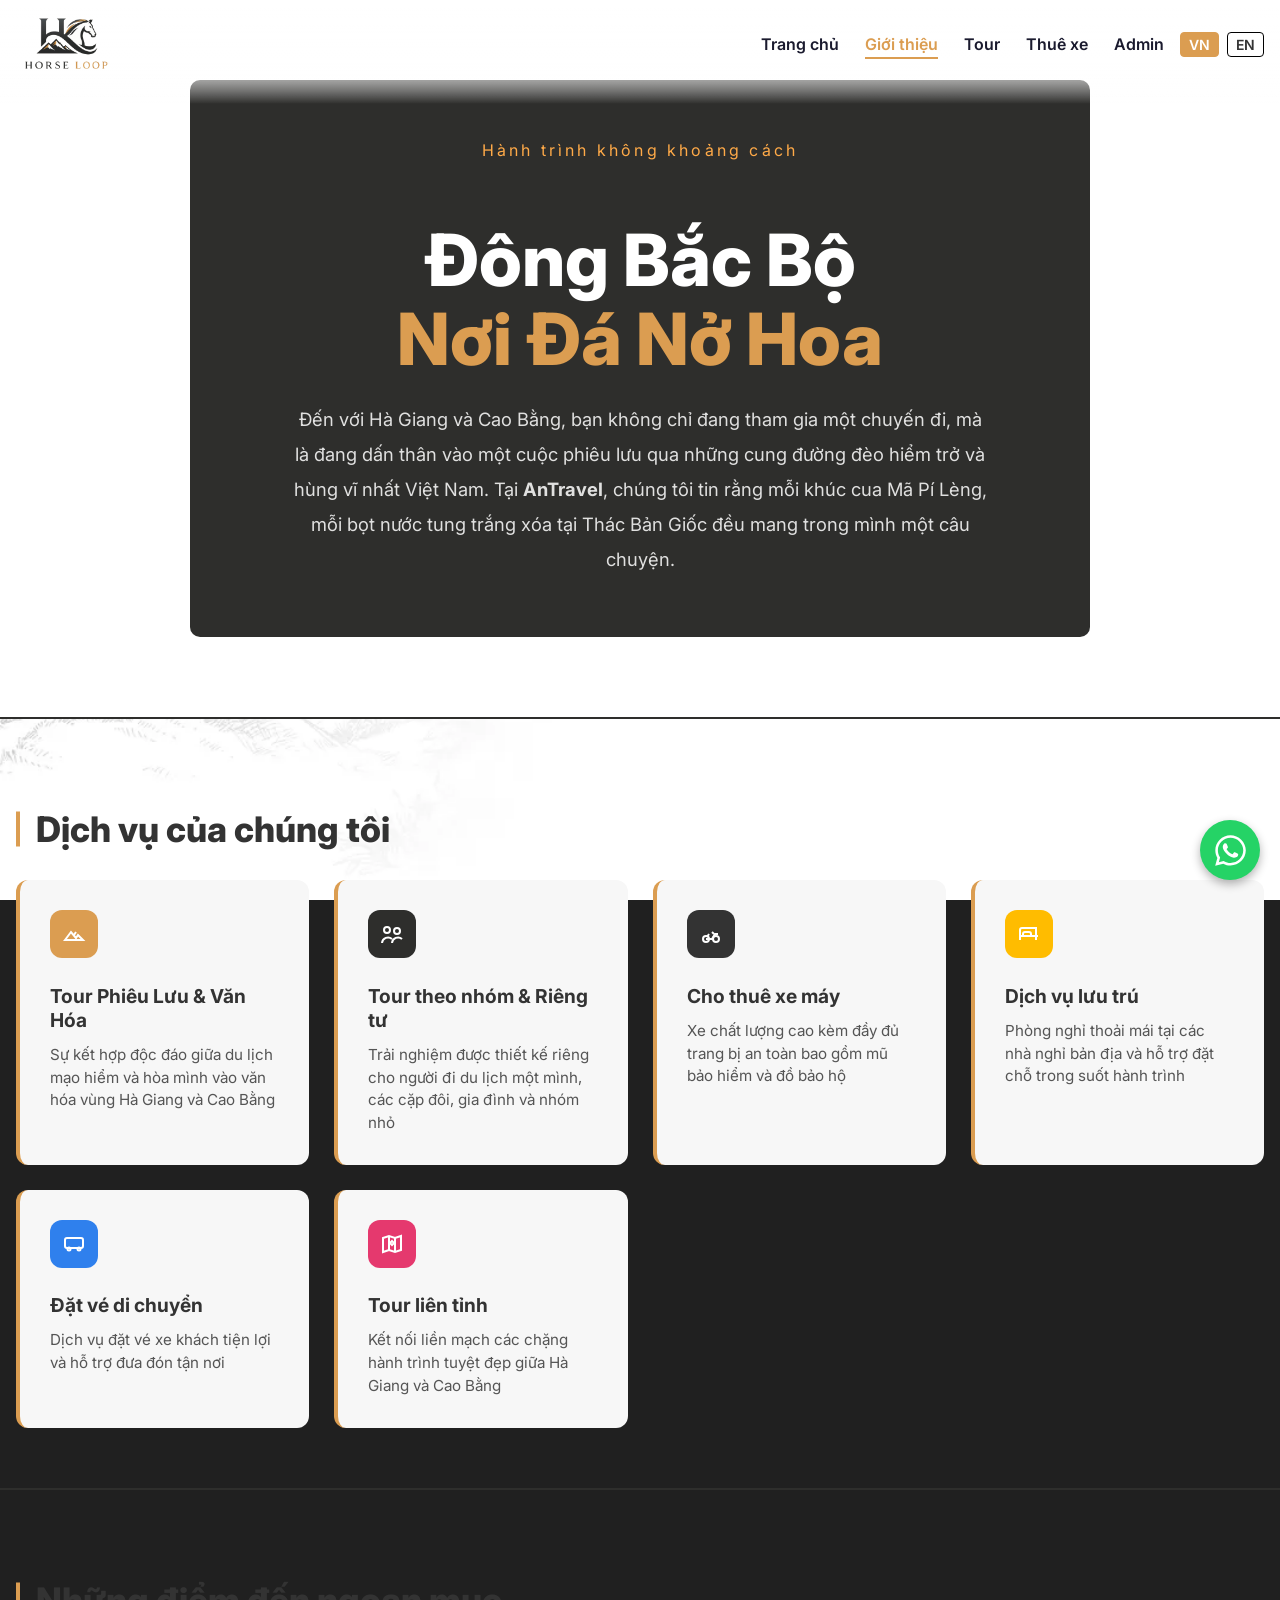
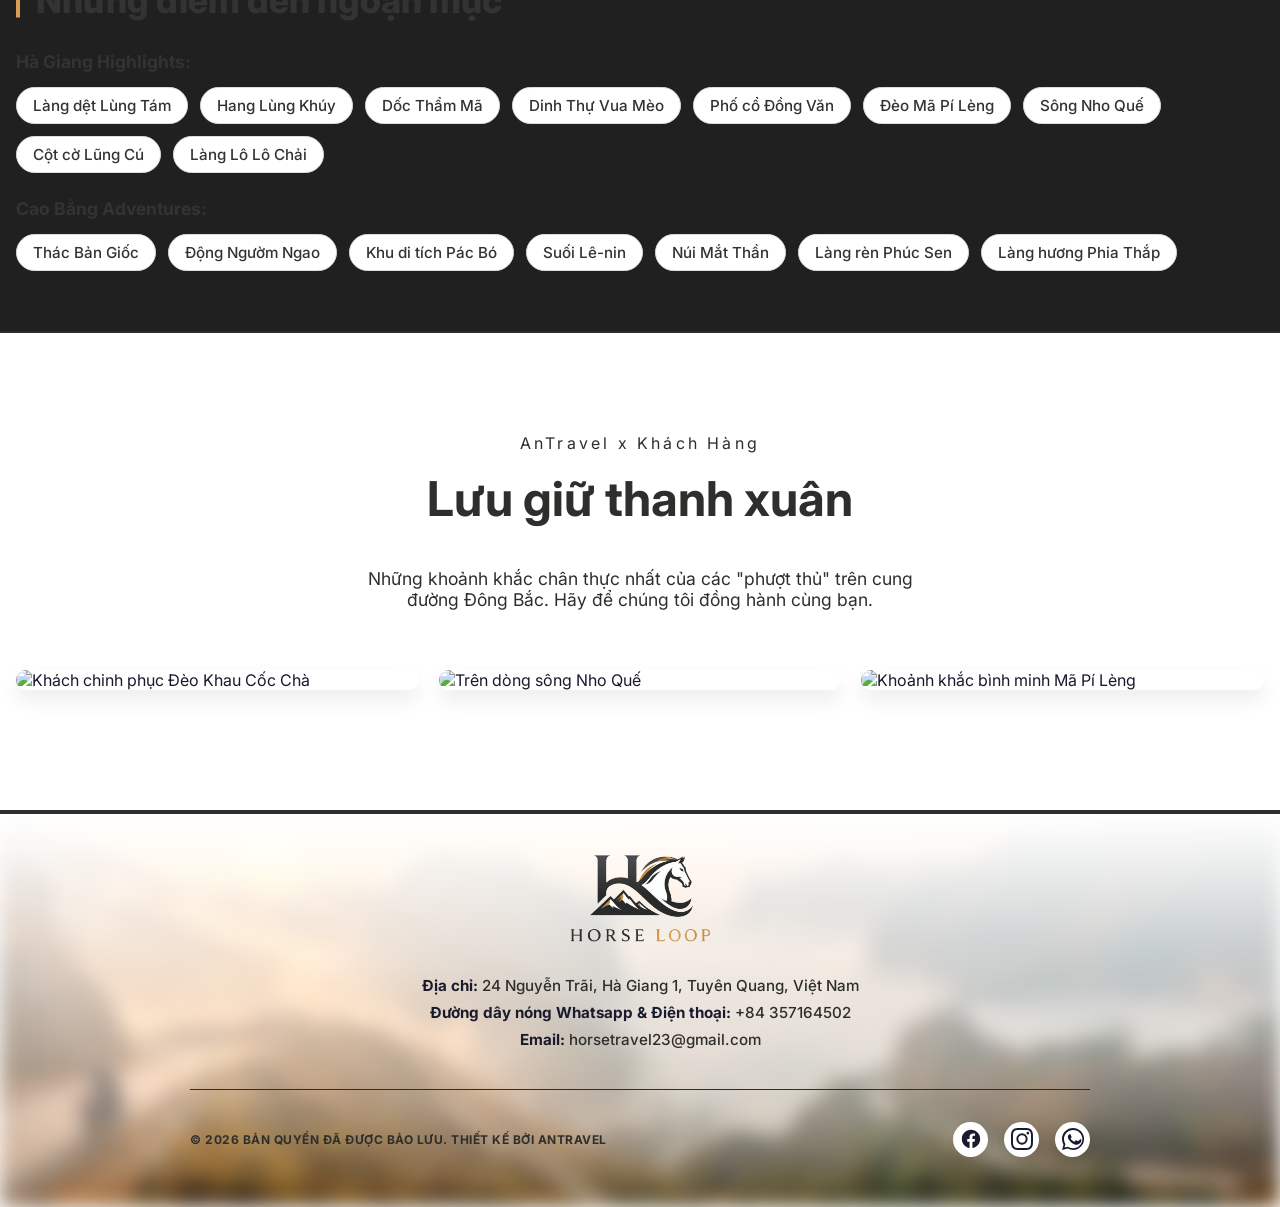
==== about.html @ c76dc146 "update màu all trang" ====
<!DOCTYPE html>
<html lang="vi">

<head>
  <meta charset="UTF-8" />
  <meta name="viewport" content="width=device-width, initial-scale=1.0" />
  <title>Giới thiệu | AnTravel</title>
  <link rel="icon" type="image/png" href="images/logoHL.png">
  <link rel="preconnect" href="https://fonts.googleapis.com" />
  <link rel="preconnect" href="https://fonts.gstatic.com" crossorigin />
  <link href="https://fonts.googleapis.com/css2?family=Inter:wght@400;500;600;700;800&display=swap" rel="stylesheet" />
  <link rel="stylesheet" href="css/style.css" />
  <script src="js/i18n.js"></script>
</head>

<body class="about-page">
  <header class="site-header">
    <div class="nav-wrap">
      <div class="wrap-logo">
        <a class="brand" href="index.html">
          <img src="/images/logoHL.png" alt="">
        </a>
      </div>

      <div class="lang-switcher">
        <a href="#" class="lang-btn" data-lang="vi">VN</a>
        <a href="#" class="lang-btn" data-lang="en">EN</a>
      </div>
      <button class="nav-toggle" id="navToggle" aria-label="Mở menu" aria-expanded="false" aria-controls="mainNav">
        <span></span><span></span><span></span>
      </button>
      <nav class="nav" id="mainNav">
        <a href="index.html" data-i18n="nav_home">Trang chủ</a>
        <a href="about.html" class="active" data-i18n="nav_about">Giới thiệu</a>
        <a href="tours.html" data-i18n="nav_tours">Tour</a>
        <a href="rental.html" data-i18n="nav_rental">Thuê xe</a>
        <a href="admin.html">Admin</a>
      </nav>
    </div>
  </header>

  <main>
    <section class="about-hero-section">
      <div class="about-hero-overlay"></div>

      <div class="container animate-up about-hero-container">
        <div class="about-hero-glass">
          <span class="about-eyebrow" data-i18n="about_hero_eyebrow">Hành trình không khoảng cách</span>
          <h1 class="about-h1" data-i18n="about_hero_h1">Đông Bắc Bộ<br /><span class="text-primary">Nơi Đá Nở Hoa</span>
          </h1>
          <p class="about-sapo" data-i18n="about_hero_sapo">
            Đến với Hà Giang và Cao Bằng, bạn không chỉ đang tham gia một chuyến đi, mà là đang dấn thân vào một cuộc
            phiêu lưu qua những cung đường đèo hiểm trở và hùng vĩ nhất Việt Nam.
            Tại <strong>AnTravel</strong>, chúng tôi tin rằng mỗi khúc cua Mã Pí Lèng, mỗi bọt nước tung trắng xóa tại
            Thác Bản Giốc đều mang trong mình một câu chuyện.
          </p>
        </div>
      </div>
    </section>


    <!-- Our Services Section -->
    <section class="about-services-section">
      <div class="container">
        <h2 class="about-section-title" data-i18n="about_svc_title">Dịch vụ của chúng tôi</h2>
        <div class="services-grid">
          <div class="service-item">
            <div class="service-icon icon-badge--primary" aria-hidden="true">
              <svg viewBox="0 0 24 24" fill="none" stroke="currentColor" stroke-width="2">
                <path d="M3 18l6-8 5 6 2-3 5 5H3z" />
                <path d="M12 13l2-3" />
              </svg>
            </div>
            <h4 data-i18n="about_svc_t1">Adventure &amp; Cultural Tours</h4>
            <p data-i18n="about_svc_d1">Sự kết hợp độc đáo giữa du lịch mạo hiểm và hòa mình vào văn hóa vùng Hà Giang
              và Cao Bằng</p>
          </div>
          <div class="service-item">
            <div class="service-icon icon-badge--secondary" aria-hidden="true">
              <svg viewBox="0 0 24 24" fill="none" stroke="currentColor" stroke-width="2">
                <path d="M7 11a3 3 0 1 0-3-3 3 3 0 0 0 3 3z" />
                <path d="M17 12a3 3 0 1 0-3-3 3 3 0 0 0 3 3z" />
                <path d="M2 21a6 6 0 0 1 10-4" />
                <path d="M12 21a6 6 0 0 1 10-4" />
              </svg>
            </div>
            <h4 data-i18n="about_svc_t2">Tour theo nhóm &amp; Riêng tư</h4>
            <p data-i18n="about_svc_d2">Trải nghiệm được thiết kế riêng cho người đi du lịch một mình, các cặp đôi, gia
              đình và nhóm nhỏ</p>
          </div>
          <div class="service-item">
            <div class="service-icon icon-badge--ink" aria-hidden="true">
              <svg viewBox="0 0 24 24" fill="none" stroke="currentColor" stroke-width="2">
                <circle cx="7" cy="17" r="3" />
                <circle cx="17" cy="17" r="3" />
                <path d="M7 17h6l3-5h3" />
                <path d="M10 12l-2 3" />
                <path d="M13 10l2 2" />
              </svg>
            </div>
            <h4 data-i18n="about_svc_t3">Cho thuê xe máy</h4>
            <p data-i18n="about_svc_d3">Xe chất lượng cao kèm đầy đủ trang bị an toàn bao gồm mũ bảo hiểm và đồ bảo hộ
            </p>
          </div>
          <div class="service-item">
            <div class="service-icon icon-badge--sun" aria-hidden="true">
              <svg viewBox="0 0 24 24" fill="none" stroke="currentColor" stroke-width="2">
                <path d="M3 18V8a2 2 0 0 1 2-2h14v12" />
                <path d="M3 14h18" />
                <path d="M6 14v-2a2 2 0 0 1 2-2h4a2 2 0 0 1 2 2v2" />
              </svg>
            </div>
            <h4 data-i18n="about_svc_t4">Dịch vụ lưu trú</h4>
            <p data-i18n="about_svc_d4">Phòng nghỉ thoải mái tại các nhà nghỉ bản địa và hỗ trợ đặt chỗ trong suốt hành
              trình</p>
          </div>
          <div class="service-item">
            <div class="service-icon icon-badge--sea" aria-hidden="true">
              <svg viewBox="0 0 24 24" fill="none" stroke="currentColor" stroke-width="2">
                <rect x="3" y="6" width="18" height="10" rx="2" />
                <circle cx="7" cy="17" r="1.5" />
                <circle cx="17" cy="17" r="1.5" />
              </svg>
            </div>
            <h4 data-i18n="about_svc_t5">Đặt vé di chuyển</h4>
            <p data-i18n="about_svc_d5">Dịch vụ đặt vé xe khách tiện lợi và hỗ trợ đưa đón tận nơi</p>
          </div>
          <div class="service-item">
            <div class="service-icon icon-badge--pink" aria-hidden="true">
              <svg viewBox="0 0 24 24" fill="none" stroke="currentColor" stroke-width="2">
                <path d="M3 6l6-2 6 2 6-2v14l-6 2-6-2-6 2z" />
                <path d="M9 4v14M15 6v14" />
                <path d="M12 9l2 2-2 2-2-2 2-2z" />
              </svg>
            </div>
            <h4 data-i18n="about_svc_t6">Tour liên tỉnh</h4>
            <p data-i18n="about_svc_d6">Kết nối liền mạch các chặng hành trình tuyệt đẹp giữa Hà Giang và Cao Bằng</p>
          </div>
        </div>
      </div>
    </section>

    <!-- Spectacular Destinations Section -->
    <section class="about-destinations-section">
      <div class="container">
        <h2 class="about-section-title" data-i18n="about_dest_title">Những điểm đến ngoạn mục</h2>
        <div class="destinations-container">
          <p><strong data-i18n="about_dest_hg">Hà Giang Highlights:</strong></p>
          <div class="destinations-grid">
            <span class="destination-tag" data-i18n="dest_hg_1">Làng dệt Lùng Tám</span>
            <span class="destination-tag" data-i18n="dest_hg_2">Hang Lùng Khúy</span>
            <span class="destination-tag" data-i18n="dest_hg_3">Dốc Thẩm Mã</span>
            <span class="destination-tag" data-i18n="dest_hg_4">Dinh Thự Vua Mèo</span>
            <span class="destination-tag" data-i18n="dest_hg_5">Phố cổ Đồng Văn</span>
            <span class="destination-tag" data-i18n="dest_hg_6">Đèo Mã Pí Lèng</span>
            <span class="destination-tag" data-i18n="dest_hg_7">Sông Nho Quế</span>
            <span class="destination-tag" data-i18n="dest_hg_8">Cột cờ Lũng Cú</span>
            <span class="destination-tag" data-i18n="dest_hg_9">Làng Lô Lô Chải</span>
          </div>

          <p style="margin-top: 25px;"><strong data-i18n="about_dest_cb">Cao Bằng Adventures:</strong></p>
          <div class="destinations-grid">
            <span class="destination-tag" data-i18n="dest_cb_1">Thác Bản Giốc</span>
            <span class="destination-tag" data-i18n="dest_cb_2">Động Ngườm Ngao</span>
            <span class="destination-tag" data-i18n="dest_cb_3">Khu di tích Pác Bó</span>
            <span class="destination-tag" data-i18n="dest_cb_4">Suối Lê-nin</span>
            <span class="destination-tag" data-i18n="dest_cb_5">Núi Mắt Thần</span>
            <span class="destination-tag" data-i18n="dest_cb_6">Làng rèn Phúc Sen</span>
            <span class="destination-tag" data-i18n="dest_cb_7">Làng hương Phia Thắp</span>
          </div>
        </div>
      </div>
    </section>


    <section class="about-gallery-section">
      <div class="container">
        <div class="about-gallery-heading animate-up">
          <span class="about-eyebrow text-secondary" data-i18n="sec_gallery_eyebrow">AnTravel x Khách Hàng</span>
          <h2 class="about-h2" data-i18n="sec_gallery_title">Lưu giữ thanh xuân</h2>
          <p class="about-gallery-desc" data-i18n="sec_gallery_desc">Những khoảnh khắc chân thực nhất của các "phượt
            thủ" trên cung đường Đông Bắc. Hãy để chúng tôi đồng hành cùng bạn.</p>
        </div>
        <div class="masonry-gallery animate-up delay-200" id="customerGallery">
          <!-- Render dynamically via JS -->
        </div>
      </div>
    </section>
  </main>

  <footer class="site-footer">
    <div class="container lt-footer-inner">
      <div class="lt-footer-brand">
        <a class="brand" href="index.html">
          <img src="/images/logoHL.png" alt="">
        </a>
      </div>

      <div class="lt-footer-contact">
        <p><strong data-i18n="ft_address_label">Địa chỉ:</strong>
          <a data-i18n="ft_address_val" href="https://maps.app.goo.gl/bo4vM8nmn2VXXHdm8?g_st=ic" target="_blank">
            24 Nguyễn Trãi, Hà Giang 1, Tuyên Quang, Việt Nam
          </a>
        </p>
        <p><strong data-i18n="ft_hotline_label">Đường dây nóng Whatsapp & Điện thoại:</strong>
          <a data-i18n="ft_hotline_val" href="https://wa.me/84357164502" target="_blank">
            +84 357164502
          </a>
        </p>
        <p><strong data-i18n="ft_email_label">Email:</strong> <span
            data-i18n="ft_email_val">horsetravel23@gmail.com</span>
        </p>
      </div>

      <div class="lt-footer-divider"></div>

      <div class="lt-footer-bottom">
        <div class="lt-footer-copyright" data-i18n="ft_copyright">
          © 2026 Bản quyền đã được bảo lưu. Thiết kế bởi AnTravel
        </div>
        <div class="lt-footer-social">
          <a href="https://www.facebook.com/people/Horse-Travel/100064050012773/" target="_blank" class="social-fb"
            aria-label="Facebook">
            <svg viewBox="0 0 24 24" fill="currentColor">
              <path
                d="M22 12c0-5.523-4.477-10-10-10S2 6.477 2 12c0 4.991 3.657 9.128 8.438 9.878v-6.987h-2.54V12h2.54V9.797c0-2.506 1.492-3.89 3.777-3.89 1.094 0 2.238.195 2.238.195v2.46h-1.26c-1.243 0-1.63.771-1.63 1.562V12h2.773l-.443 2.89h-2.33v6.988C18.343 21.128 22 16.991 22 12z" />
            </svg>
          </a>
          <a href="https://www.instagram.com/horsetravelhagiangtour" target="_blank" class="social-ig"
            aria-label="Instagram">
            <svg viewBox="0 0 24 24" fill="currentColor">
              <path
                d="M12 2.163c3.204 0 3.584.012 4.85.07 3.252.148 4.771 1.691 4.919 4.919.058 1.265.069 1.645.069 4.849 0 3.205-.012 3.584-.069 4.849-.149 3.225-1.664 4.771-4.919 4.919-1.266.058-1.644.07-4.85.07-3.204 0-3.584-.012-4.849-.07-3.26-.149-4.771-1.699-4.919-4.92-.058-1.265-.07-1.644-.07-4.849 0-3.204.013-3.583.07-4.849.149-3.227 1.664-4.771 4.919-4.919 1.266-.057 1.645-.069 4.849-.069zM12 0C8.741 0 8.333.014 7.053.072 2.695.272.273 2.69.073 7.052.014 8.333 0 8.741 0 12c0 3.259.014 3.668.072 4.948.2 4.358 2.618 6.78 6.98 6.98C8.333 23.986 8.741 24 12 24c3.259 0 3.668-.014 4.948-.072 4.354-.2 6.782-2.618 6.979-6.98.059-1.28.073-1.689.073-4.948 0-3.259-.014-3.667-.072-4.947-.196-4.354-2.617-6.78-6.979-6.98C15.668.014 15.259 0 12 0zm0 5.838a6.162 6.162 0 100 12.324 6.162 6.162 0 000-12.324zM12 16a4 4 0 110-8 4 4 0 010 8zm6.406-11.845a1.44 1.44 0 100 2.881 1.44 1.44 0 000-2.881z" />
            </svg>
          </a>
          <a href="https://wa.me/84357164502" target="_blank" class="social-wa" aria-label="WhatsApp">
            <svg viewBox="0 0 24 24" fill="currentColor">
              <path
                d="M12.031 0C5.385 0 0 5.385 0 12.03c0 2.12.553 4.195 1.603 6.012L.152 24l6.108-1.603A11.968 11.968 0 0012.03 24c6.646 0 12.03-5.385 12.03-12.03C24.06 5.385 18.677 0 12.031 0zm0 22.01c-1.802 0-3.565-.483-5.111-1.398l-.366-.217-3.799.997.997-3.798-.217-.367c-.915-1.545-1.398-3.308-1.398-5.11 0-5.545 4.51-10.056 10.055-10.056 5.545 0 10.056 4.511 10.056 10.056s-4.511 10.056-10.056 10.056zm5.518-7.53c-.302-.152-1.787-.882-2.064-.984-.277-.101-.478-.152-.68.152-.201.302-.78 1.008-.957 1.21-.177.202-.353.227-.655.076-1.517-.76-2.656-1.424-3.666-3.136-.202-.303.025-.453.153-.603.125-.152.302-.353.453-.53.15-.176.2-.302.302-.504.101-.202.05-.378-.025-.53-.075-.151-.68-1.637-.932-2.242-.246-.59-.496-.51-.68-.52h-.58c-.201 0-.528.076-.805.378-.277.302-1.057 1.033-1.057 2.52s1.082 2.923 1.233 3.125c.15.201 2.128 3.25 5.158 4.557 2.062.89 2.825.962 3.864.812 1.155-.167 3.546-1.448 4.04-2.858.494-1.41.494-2.62.344-2.858-.15-.238-.554-.378-.856-.53z" />
            </svg>
          </a>
        </div>
      </div>
    </div>
  </footer>

  <script src="https://www.gstatic.com/firebasejs/10.12.2/firebase-app-compat.js"></script>
  <script src="https://www.gstatic.com/firebasejs/10.12.2/firebase-firestore-compat.js"></script>
  <script src="https://www.gstatic.com/firebasejs/10.12.2/firebase-auth-compat.js"></script>
  <script src="https://www.gstatic.com/firebasejs/10.12.2/firebase-storage-compat.js"></script>
  <script src="js/firebase-init.js"></script>
  <script src="js/app.js"></script>
  <script src="js/client.js"></script>
</body>

</html>
---- css/style.css ----
:root {
  --secondary: #2E2E2C;
  --primary: #DB9D51;
  --cream: #F9FAC7;
  --bg: #f5f1e6;
  --text: #173126;
  --muted: #647067;
  --card: #ffffff;
  --shadow: 0 20px 50px rgba(46, 46, 44, .12);
  --radius: 24px;
}

* {
  box-sizing: border-box
}

html {
  scroll-behavior: smooth
}

body {
  margin: 0;
  font-family: 'Inter', system-ui, sans-serif;
  background: linear-gradient(180deg, #fff 0%, var(--bg) 100%);
  color: var(--text)
}

a {
  text-decoration: none;
  color: inherit
}

img,
video {
  max-width: 100%;
  display: block
}

.container {
  width: min(1340px, calc(100% - 32px));
  margin: auto
}

.sticky-side {
  height: max-content;
  position: sticky;
  top: 100px;
}

.site-header {
  position: fixed;
  width: 100%;
  left: 0;
  top: 0;
  z-index: 20;
  background: linear-gradient(180deg, #ffffff 0%, rgba(255, 255, 255, 0) 100%), linear-gradient(180deg, #ffffff 7.5%, rgba(255, 255, 255, 0.66) 65%, rgba(255, 255, 255, 0) 100%);
}

.eyetitle {
  font-size: 3em;
}

.nav-wrap {
  display: flex;
  align-items: center;
  padding: 14px 16px 30px 16px;
  gap: 16px
}

.wrap-logo {
  flex: 1;
}

.brand {
  display: flex;
  gap: 12px;
  align-items: center;
  width: 100px;
  height: 60px;
}

.brand-mark {
  width: 42px;
  height: 42px;
  border-radius: 20px;
  background: var(--secondary);
  color: #fff;
  display: grid;
  place-items: center;
  font-weight: 800;
  animation: livePulse 2s infinite ease-in-out;
}

@keyframes livePulse {
  0% {
    box-shadow: 0 0 0 0 rgba(46, 46, 44, 0.4);
  }

  70% {
    box-shadow: 0 0 0 10px rgba(46, 46, 44, 0);
  }

  100% {
    box-shadow: 0 0 0 0 rgba(46, 46, 44, 0);
  }
}

.brand small {
  display: block;
  color: var(--muted)
}

.nav {
  display: flex;
  gap: 26px;
  flex-wrap: wrap;
  align-items: center
}

.nav a {
  position: relative;
  border-radius: 999px;
  font-weight: 600;
  transition: all 0.5s ease;
}

.nav a.active,
.nav a:hover {
  color: var(--primary);
}

.nav a:before {
  content: "";
  position: absolute;
  bottom: -5px;
  left: 0;
  width: 0;
  height: 2px;
  background-color: var(--primary);
  opacity: 0;
  transition: all 0.3s ease;
}

.nav a.active:before,
.nav a:hover:before {
  opacity: 1;
  width: 100%;
}

.nav-toggle {
  display: none;
  width: 44px;
  height: 44px;
  border: 1px solid rgba(46, 46, 44, .12);
  border-radius: 14px;
  background: #fff;
  align-items: center;
  justify-content: center;
  gap: 4px;
  flex-direction: column;
  cursor: pointer
}

.nav-toggle span {
  width: 18px;
  height: 2px;
  background: var(--secondary);
  border-radius: 2px
}

.hero {
  position: relative;
  min-height: 86vh;
  display: grid;
  place-items: center;
  overflow: hidden
}

.hero-video video,
.hero-video .hero-overlay {
  position: absolute;
  inset: 0;
  width: 100%;
  height: 100%
}

.hero-video video {
  object-fit: cover;
  filter: saturate(.95) contrast(.95)
}

.hero-overlay {
  background: linear-gradient(180deg, rgba(46, 46, 44, .30), rgba(46, 46, 44, .78))
}

.hero-content {
  position: relative;
  z-index: 1;
  display: grid;
  grid-template-columns: 1.15fr .85fr;
  gap: 28px;
  align-items: center;
  padding: 72px 0
}

.hero-copy {
  color: #fff
}

.eyebrow {
  display: inline-block;
  text-transform: uppercase;
  letter-spacing: .14em;
  font-size: .78rem;
  font-weight: 700;
  color: var(--primary);
}

.hero h1,
.section h2 {
  margin: .35rem 0 1rem;
  line-height: 1.05
}

.hero h1 {
  font-size: clamp(2.4rem, 5vw, 5rem);
  max-width: 10ch
}

.hero p {
  font-size: 1.05rem;
  max-width: 52ch;
  color: #000;
}

.hero-copy .text-sapo {
  color: #fff;
}

.hero-actions {
  display: flex;
  gap: 12px;
  flex-wrap: wrap;
  margin-top: 24px
}

.glass,
.card,
.panel,
.sidebar,
.admin-card {
  background: rgba(255, 255, 255, .84);
  backdrop-filter: blur(12px);
  border: 1px solid rgba(255, 255, 255, .45);
  box-shadow: var(--shadow);
  border-radius: var(--radius)
}

.search-card {
  padding: 24px
}

.search-card h2 {
  margin-top: 0
}

.search-grid {
  display: grid;
  gap: 12px
}

#priceRange {
  width: 100%;
  height: 0px;
  padding: 0px;
}

.search-grid select,
.search-grid button,
.search-grid input,
.search-grid textarea {
  width: auto;
  padding: 14px 16px;
  border-radius: 16px;
  border: 1px solid rgba(46, 46, 44, .14);
  font: inherit;
  background: #fff;
}

.btn {
  display: inline-flex;
  align-items: center;
  justify-content: center;
  gap: 8px;
  border: none;
  border-radius: 16px;
  padding: 14px 18px;
  font-weight: 700;
  cursor: pointer;
  transition: transform .25s ease, filter .25s ease
}

.btn:hover {
  transform: translateY(-1px)
}

.btn-primary {
  background: var(--primary) !important;
  color: #fff;
}

.btn-ghost {
  background: rgba(255, 255, 255, .12);
  color: #fff;
  border: 1px solid rgba(255, 255, 255, .24)
}

.section {
  padding: 80px 0
}

.alt-bg {
  background: linear-gradient(180deg, rgba(46, 46, 44, .05), transparent)
}

.section-heading {
  display: flex;
  flex-direction: column;
  align-items: center;
  justify-content: center;
  gap: 16px;
  margin-bottom: 24px
}

.section-heading h2 {
  font-size: clamp(1.8rem, 3vw, 3rem)
}

.cards-grid {
  display: grid;
  grid-template-columns: repeat(auto-fit, minmax(260px, 1fr));
  gap: 20px
}

/* Clean Smooth Swiper Slider for Bikes */
.bike-swiper {
  width: 100%;
  padding-top: 16px;
  padding-bottom: 60px;
}

.bike-swiper .swiper-slide {
  width: 320px;
  height: auto;
  /* Allow the card itself to handle hover effects */
}

.bike-swiper .swiper-button-next,
.bike-swiper .swiper-button-prev {
  color: var(--secondary);
  background: #fff;
  width: 48px;
  height: 48px;
  border-radius: 50%;
  box-shadow: 0 4px 15px rgba(0, 0, 0, 0.1);
  top: 45%;
}

.bike-swiper .swiper-button-next:after,
.bike-swiper .swiper-button-prev:after {
  font-size: 1.2rem;
  font-weight: 800;
}

.bike-swiper .swiper-button-disabled {
  opacity: 0;
}

.bike-swiper .swiper-pagination-bullet-active {
  background: var(--secondary);
}

@media (max-width: 600px) {
  .bike-swiper .swiper-slide {
    width: 85%;
  }
}

/* Premium Swiper Slider */
.tour-swiper,
.province-swiper {
  width: 100%;
  padding-top: 16px;
  padding-bottom: 60px;
}

.tour-swiper .swiper-slide,
.province-swiper .swiper-slide {
  width: 360px;
}

.swiper-button-next,
.swiper-button-prev {
  color: var(--primary) !important;
  background: rgba(255, 255, 255, 0.85);
  width: 52px !important;
  height: 52px !important;
  border-radius: 50%;
  backdrop-filter: blur(8px);
  box-shadow: var(--shadow);
}

.swiper-button-next::after,
.swiper-button-prev::after {
  font-size: 20px !important;
  font-weight: 800;
}

.swiper-pagination-bullet-active {
  background: var(--primary) !important;
}

.province-card,
.tour-card,
.bike-card {
  position: relative;
  overflow: hidden;
  border-radius: 28px;
  min-height: 500px;
  background: var(--secondary);
  color: #fff;
  box-shadow: var(--shadow);
}

.province-card,
.bike-card,
.cards-grid .tour-card {
  transition: transform .3s ease;
}

.province-card:hover,
.bike-card:hover,
.cards-grid .tour-card:hover {
  transform: translateY(-6px)
}

.province-card img,
.tour-card img,
.bike-card img {
  width: 100%;
  height: 100%;
  object-fit: cover;
  position: absolute;
  inset: 0;
  transition: transform .35s ease
}

.province-card:hover img,
.tour-card:hover img,
.bike-card:hover img {
  transform: scale(1.06)
}

.card-overlay {
  position: absolute;
  inset: 0;
  background: linear-gradient(180deg, rgba(7, 18, 13, 0) 30%, rgba(7, 18, 13, 0.75) 75%, rgba(7, 18, 13, 0.95) 100%);
  padding: 16px;
  display: flex;
  flex-direction: column;
  justify-content: flex-end;
  z-index: 2;
}

.card-overlay h3 {
  margin: 0 0 10px;
  font-size: 1.55rem;
  line-height: 1.35;
  font-weight: 700;
  text-shadow: 0 2px 4px rgba(0, 0, 0, 0.3);
}

.card-overlay p {
  font-size: 0.95rem;
  color: rgba(255, 255, 255, 0.9);
  margin: 0 0 16px;
  line-height: 1.5;
  overflow-y: auto;
  max-height: 184px;
  position: relative;
  padding-right: 10px;
  margin-bottom: 0;
}

.card-overlay p {
  @-moz-document url-prefix() {
    scrollbar-width: thin;
  }

  &::-webkit-scrollbar {
    width: 2px;
  }

  &::-webkit-scrollbar-thumb {
    border-radius: 99px;
    background: var(--nn, #e5e5e5);
  }
}



.hero--home {
  display: flex;
  flex-direction: column;
}

.title--home {
  width: 100%;
  max-width: 100% !important;
}

.hero--home .search-card {
  width: 100%;
}

.badge {
  position: absolute;
  top: 24px;
  left: 24px;
  display: inline-flex;
  width: max-content;
  padding: 6px 14px;
  border-radius: 999px;
  background: rgb(255 0 0 / 61%);
  backdrop-filter: blur(20px);
  -webkit-backdrop-filter: blur(20px);
  border: 1px solid rgba(255, 255, 255, 0.4);
  font-size: 0.8rem;
  font-weight: 700;
  color: #fff;
  z-index: 3;
}

.cards-grid .tour-card .card-overlay {
  gap: 10px
}

.price {
  font-size: 1.5rem;
  font-weight: 800;
  color: #fff;
  margin-bottom: 24px;
  text-shadow: 0 2px 4px rgba(0, 0, 0, 0.3);
}

#bookingPanel {
  box-shadow: none;
  padding: 0;
}

.tour-card .btn-primary,
.bike-card .btn-primary {
  width: 100%;
  padding: 16px;
  font-size: 1rem;
  border-radius: 16px;
  background: var(--primary) !important;
  color: #fff;
  box-shadow: 0 8px 20px rgba(217, 119, 6, 0.4);
  transition: all 0.3s ease;
}

.tour-card .btn-primary:hover,
.bike-card .btn-primary:hover {
  background: #f59e0b !important;
  transform: translateY(-2px);
  box-shadow: 0 12px 24px rgba(217, 119, 6, 0.6);
}

.muted {
  color: var(--muted)
}

.rental-highlight {
  display: flex;
  flex-direction: column;
  gap: 32px;
  background: linear-gradient(135deg, var(--secondary) 0%, #1a1a19 100%);
  color: #fff;
  padding: 56px;
  border-radius: 32px;
  box-shadow: var(--shadow);
  position: relative;
  overflow: hidden;
}

.rental-highlight h2 {
  color: #fff;
}

.rental-highlight .eyebrow {
  color: var(--primary);
}

.rental-highlight p {
  color: rgba(255, 255, 255, 0.85);
}

.check-list {
  padding-left: 0;
  line-height: 1.9;
  list-style: none;
  margin-bottom: 32px;
}

.check-list li {
  display: flex;
  align-items: center;
  gap: 12px;
}

.check-list li::before {
  content: "✔";
  color: var(--primary);
  font-weight: 800;
}

.bike-sneakpeek {
  display: grid;
  grid-template-columns: repeat(auto-fit, minmax(300px, 1fr));
  gap: 16px;
  position: relative;
  z-index: 2;
}

.bike-sneakpeek .mini {
  display: flex;
  gap: 16px;
  align-items: center;
  padding: 14px 18px;
  background: rgba(255, 255, 255, 0.08);
  backdrop-filter: blur(12px);
  border: 1px solid rgba(255, 255, 255, 0.15);
  border-radius: 24px;
  transition: all 0.3s ease;
  cursor: pointer;
  color: #fff;
}

.bike-sneakpeek .mini:hover {
  background: rgba(255, 255, 255, 0.15);
  transform: translateY(-8px);
  border-color: var(--primary);
}

.bike-sneakpeek img {
  width: 100px;
  height: 80px;
  object-fit: cover;
  border-radius: 16px;
}

.bike-info {
  flex: 1;
}

.bike-info strong {
  display: block;
  font-size: 1.1rem;
  margin-bottom: 2px;
}

.bike-price {
  color: var(--primary);
  font-weight: 800;
  font-size: 1.05rem;
  margin-top: 4px;
}

.bike-arrow {
  color: rgba(255, 255, 255, 0.4);
  transition: color 0.3s ease;
  display: flex;
  align-items: center;
}

.bike-sneakpeek .mini:hover .bike-arrow {
  color: var(--primary);
}

.site-footer {
  padding: 28px 0;
  color: var(--text);
}

.footer-grid {
  display: flex;
  justify-content: space-between;
  gap: 16px;
  flex-wrap: wrap
}

.layout-2col {
  display: grid;
  grid-template-columns: 300px 1fr;
  gap: 24px
}

.sidebar,
.panel {
  padding: 20px
}

.filter-group {
  margin-bottom: 18px
}

.filter-group label {
  display: flex;
  margin: .35rem 0;
  align-items: center;
  justify-content: space-between;
}

.tour-detail-layout {
  display: grid;
  grid-template-columns: 1.7fr .9fr;
  gap: 24px;
  align-items: start
}

.sticky {
  position: sticky;
  top: 92px
}

.slider {
  position: relative;
  border-radius: 28px;
  overflow: hidden;
  aspect-ratio: 16/9;
  box-shadow: var(--shadow)
}

.slider img {
  width: 100%;
  height: 100%;
  object-fit: cover;
  position: absolute;
  inset: 0;
  opacity: 0;
  transition: opacity .4s ease
}

.slider img.active {
  opacity: 1
}

.slider-controls {
  display: flex;
  justify-content: space-between;
  margin-top: 12px
}

/* New Itinerary Section */
.yen-itinerary-list {
  display: flex;
  flex-direction: column;
  gap: 16px;
}

.yen-itinerary-item {
  background: #fff;
  border-radius: 12px;
  box-shadow: 0 1px 2px 0 rgba(0, 0, 0, 0.05);
  border: 1px solid #f3f4f6;
  overflow: hidden;
}

.yen-itinerary-toggle {
  width: 100%;
  padding: 16px;
  display: flex;
  align-items: center;
  justify-content: space-between;
  text-align: left;
  background: transparent;
  border: none;
  cursor: pointer;
  font-family: inherit;
}

.yen-itinerary-toggle-left {
  display: flex;
  align-items: center;
}

.yen-itinerary-circle {
  width: 40px;
  height: 40px;
  border-radius: 50%;
  background: rgba(132, 197, 238, 0.1);
  color: #173126;
  display: flex;
  align-items: center;
  justify-content: center;
  font-size: 18px;
  font-weight: 700;
  margin-right: 16px;
  flex-shrink: 0;
}

.yen-itinerary-title-wrap {
  display: flex;
  flex-direction: column;
}

.yen-itinerary-title {
  margin: 0;
  font-size: 1.125rem;
  font-weight: 700;
  color: #173126;
  margin-bottom: 8px;
}

.yen-itinerary-subtitle {
  margin: 0;
  font-size: 0.875rem;
  color: #6b7280;
}

.yen-itinerary-chevron {
  color: #9ca3af;
  transition: transform 0.2s ease;
  flex-shrink: 0;
}

.yen-itinerary-item.active .yen-itinerary-chevron {
  transform: rotate(180deg);
}

.yen-itinerary-content {
  max-height: 0;
  overflow: hidden;
  transition: max-height 0.35s ease;
}

.yen-itinerary-content-inner {
  padding: 0 16px 20px 16px;
  padding-left: 71px;
  color: #000;
  line-height: 1.6;
}

.yen-itinerary-content-inner p {
  margin: 0;
}

.yen-itinerary-item.active .yen-itinerary-content {
  max-height: 1000px;
}

.form-total {
  font-size: 1.8rem;
  font-weight: 800;
  color: var(--secondary)
}

.radio-list label {
  display: block;
  padding: 12px 14px;
  border: 1px solid rgba(46, 46, 44, .12);
  border-radius: 14px;
  margin-bottom: 10px;
  cursor: pointer
}

.radio-list input {
  width: auto;
  margin-right: 8px
}

.admin-shell {
  display: grid;
  grid-template-columns: 260px 1fr;
  min-height: 100vh;
  background: #f3efe3
}

.admin-sidebar {
  padding: 24px;
  background: var(--secondary);
  color: #fff
}

.admin-sidebar a {
  display: block;
  padding: 14px 16px;
  border-radius: 16px;
  margin-bottom: 10px
}

.admin-sidebar a.active,
.admin-sidebar a:hover {
  background: rgba(255, 255, 255, .12)
}

.admin-main {
  padding: 24px
}

.tab {
  display: none
}

.tab.active {
  display: block
}

.widgets {
  display: grid;
  grid-template-columns: repeat(auto-fit, minmax(180px, 1fr));
  gap: 16px;
  margin-bottom: 20px
}

.widget {
  padding: 18px;
  border-radius: 22px;
  background: #fff;
  box-shadow: var(--shadow)
}

.table {
  width: 100%;
  border-collapse: collapse;
  background: #fff;
  border-radius: 18px;
  overflow: hidden;
  box-shadow: var(--shadow)
}

.table th,
.table td {
  padding: 14px;
  border-bottom: 1px solid rgba(46, 46, 44, .08);
  text-align: left
}

.badge-status {
  padding: 8px 10px;
  border-radius: 999px;
  cursor: pointer
}

.status-yellow {
  background: #fef3c7
}

.status-blue {
  background: #dbeafe
}

.status-green {
  background: #dcfce7
}

.modal {
  position: fixed;
  inset: 0;
  background: rgba(15, 23, 18, .56);
  display: none;
  align-items: center;
  justify-content: center;
  padding: 20px;
  z-index: 30;
}

.modal.active {
  display: flex
}

.modal-box {
  width: min(760px, 100%);
  background: #fff;
  border-radius: 28px;
  padding: 24px;
  box-shadow: var(--shadow);
  max-height: calc(100vh - 40px);
  overflow-y: auto;
}

.grid-2 {
  display: grid;
  grid-template-columns: 1fr 1fr;
  gap: 16px
}

.detail-pan strong {
  color: var(--primary);
  font-size: 20px;
  text-decoration-line: underline;
}

.detail-pan h2 {
  font-size: 32px;
}

.detail-pan .title-tt {
  font-size: 24px;
  color: var(--primary);
}

form {
  display: flex;
  flex-direction: column;
  gap: 16px;
}

form label {
  display: flex;
  flex-direction: column;
  gap: 8px;
  font-weight: 600;
  font-size: 0.95rem;
}

form input,
form select,
form textarea {
  width: 100%;
  padding: 14px 16px;
  border-radius: 16px;
  border: 1px solid rgba(46, 46, 44, .14);
  font: inherit;
  background: #fff;
}

form input:focus,
form select:focus,
form textarea:focus {
  outline: 2px solid var(--primary);
  border-color: transparent;
}

@media (max-width: 960px) {
  .eyetitle {
    font-size: 2em;
  }

  .bike-form-grid-2 {
    grid-template-columns: 1fr !important;
  }

  .hero-content,
  .rental-highlight,
  .layout-2col,
  .tour-detail-layout,
  .admin-shell {
    grid-template-columns: 1fr;
  }

  .cards-grid {
    grid-template-columns: repeat(2, minmax(0, 1fr))
  }

  .sticky {
    position: static
  }

  .nav-wrap {
    gap: 10px;
    flex-direction: row;
    align-items: center;
    padding: 5px 16px;
  }
}

@media (max-width: 768px) {
  .site-header {
    background: linear-gradient(180deg, #ffffff 0%, rgba(255, 255, 255, 0) 100%), linear-gradient(180deg, #ffffff 7.5%, rgba(255, 255, 255, 0.66) 90%, rgba(255, 255, 255, 0) 100%);
  }

  .slider-controls {
    flex-direction: column;
    gap: 12px;
  }

  .tour-detail-section {
    padding-top: 0px !important;
  }

  .detail-pan h2 {
    font-size: 26px;
    margin-top: 12px;
  }

  .detail-pan {
    padding: 0px !important;
    border-radius: 0 !important;
    background: transparent !important;
    backdrop-filter: none !important;
    border: 0 !important;
    box-shadow: none !important;
  }

  .detail-pan .slider {
    border-radius: 0 !important;
    width: calc(100% + 20px);
    margin-left: -10px;
  }

  .detail-pan .slider {
    aspect-ratio: 10 / 9 !important;
  }

  .lang-switcher {
    gap: 4px !important;
    order: 0 !important;
  }

  .lang-btn {
    padding: 3px 5px !important;
    font-size: 13px !important;
  }

  .nav-toggle {
    width: 34px;
    height: 34px;
    display: flex
  }

  .nav {
    display: none;
    position: absolute;
    top: 64px;
    left: 16px;
    right: 16px;
    background: #fff;
    padding: 12px;
    border-radius: 10px;
    box-shadow: var(--shadow);
    flex-direction: column;
    align-items: stretch
  }

  .nav.open {
    display: flex;
    gap: 0px;
  }

  .nav a {
    padding: 10px 0px;
  }

  .nav a:before {
    bottom: 0px;
  }

  .hero {
    min-height: auto
  }

  .hero-content {
    grid-template-columns: 1fr;
    padding: 42px 0;
    gap: 18px
  }

  .hero-copy h1 {
    max-width: 12ch
  }

  .hero-actions {
    display: grid;
    grid-template-columns: 1fr 1fr
  }

  .search-card {
    padding: 18px
  }

  .section {
    padding: 30px 0
  }

  .section-heading {
    flex-direction: column;
    align-items: flex-start
  }

  .cards-grid {
    grid-template-columns: 1fr
  }

  .btn-ghost {
    background: rgba(255, 255, 255, .12)
  }

  .footer-grid {
    flex-direction: column
  }
}

@media (max-width: 480px) {
  .container {
    width: min(100% - 20px, 1180px)
  }

  .brand-text small {
    display: none
  }

  .brand-mark {
    width: 40px;
    height: 40px
  }

  .hero h1 {
    font-size: 2.2rem
  }

  .hero p {
    font-size: .98rem
  }

  .hero-actions {
    grid-template-columns: 1fr
  }

  .search-grid select,
  .search-grid button,
  input,
  textarea {
    padding: 13px 14px
  }

  .card-overlay {
    padding: 18px
  }

  .bike-sneakpeek .mini {
    flex-direction: column;
    align-items: flex-start
  }

  .grid-2 {
    grid-template-columns: 1fr
  }
}

/* About Page & Masonry Gallery */
.masonry-gallery {
  column-count: 3;
  column-gap: 20px;
  margin-top: 40px;
}

.gallery-item {
  break-inside: avoid;
  margin-bottom: 20px;
  position: relative;
  border-radius: 20px;
  overflow: hidden;
  box-shadow: 0 10px 20px rgba(0, 0, 0, 0.08);
  cursor: pointer;
}

.gallery-item img {
  width: 100%;
  display: block;
  transition: transform 0.5s ease;
}

.gallery-item:hover img {
  transform: scale(1.05);
}

.gallery-caption {
  position: absolute;
  bottom: 0;
  left: 0;
  right: 0;
  padding: 30px 20px 20px;
  background: linear-gradient(to top, rgba(15, 23, 18, 0.9), transparent);
  color: #fff;
  font-weight: 600;
  font-size: 0.95rem;
  opacity: 0;
  transform: translateY(10px);
  transition: all 0.3s ease;
}

.gallery-item:hover .gallery-caption {
  opacity: 1;
  transform: translateY(0);
}

@media (max-width: 900px) {
  .masonry-gallery {
    column-count: 2;
  }
}

@media (max-width: 768px) {
  .about-services-section {
    padding: 20px 0 !important;
  }

  .yen-itinerary-content-inner {
    padding-left: 16px;
  }

  .about-section-title {
    font-size: 1.8rem !important;
  }

  .gallery-caption {
    position: static;
    opacity: 1;
    transform: none;
    padding: 16px;
    border-bottom-left-radius: 20px;
    border-bottom-right-radius: 20px;
    font-size: 0.9rem;
    background: #5a8a72;
  }

  .gallery-item img {
    border-bottom-left-radius: 0;
    border-bottom-right-radius: 0;
  }

  .gallery-item {
    background: #111;
  }
}

@media (max-width: 600px) {
  .masonry-gallery {
    column-count: 1;
  }
}

/* About Page Refactored Styles */
.about-page {}

.animate-up {
  opacity: 0;
  transform: translateY(50px);
  transition: all 1s cubic-bezier(0.16, 1, 0.3, 1);
}

.animate-up.in-view {
  opacity: 1;
  transform: translateY(0);
}

.about-hero-glass {
  background: #2E2E2C;
  border-radius: 10px;
  padding: 60px 40px;
  color: #fff;
  max-width: 900px;
  margin: 0 auto;
  text-align: center;
  position: relative;
  overflow: hidden;
}

.masonry-gallery:hover .gallery-item:not(:hover) {
  opacity: 0.4;
  filter: grayscale(80%) blur(3px);
}

.gallery-item {
  transition: all 0.6s cubic-bezier(0.16, 1, 0.3, 1) !important;
}

.gallery-item:hover {
  transform: translateY(-15px) scale(1.03) !important;
  box-shadow: 0 30px 60px rgba(0, 0, 0, 0.5) !important;
  z-index: 2;
}

.about-hero-section {
  display: flex;
  align-items: center;
  justify-content: center;
  position: relative;
}

.about-hero-video-bg {
  position: absolute;
  top: 0;
  left: 0;
  width: 100%;
  height: 100%;
  object-fit: cover;
  z-index: -2;
}

.about-hero-container {
  z-index: 1;
  padding: 80px;
}

.about-eyebrow {
  color: #ffaa48;
  display: block;
  margin-bottom: 16px;
  letter-spacing: 0.2em;
}

.about-h1 {
  font-size: clamp(2.5rem, 6vw, 4.5rem);
  margin-bottom: 24px;
  font-weight: 800;
  line-height: 1.1;
}

.text-primary {
  color: var(--primary);
}

.text-secondary {
  color: var(--secondary);
}

.about-sapo {
  font-size: 1.15rem;
  line-height: 1.9;
  color: rgba(255, 255, 255, 0.85);
  max-width: 700px;
  margin: 0 auto;
}

.about-gallery-section {
  padding: 100px 0;
  background: url(../images/bg-focus.png) no-repeat;
  background-size: contain;
  border-top: 2px solid #2E2E2C;
  border-bottom: 2px solid #2E2E2C;
  background-attachment: fixed;
}

.about-gallery-heading {
  text-align: center;
  margin-bottom: 60px;
}

.about-h2 {
  font-size: clamp(2rem, 4vw, 3rem);
  margin-top: 12px;
  color: #2E2E2C;
}

.about-gallery-desc {
  color: rgba(255, 255, 255, 0.6);
  max-width: 600px;
  margin: 16px auto 0;
  font-size: 1.1rem;
  color: #2E2E2C;
}

.delay-100 {
  transition-delay: 0.1s;
}

.delay-200 {
  transition-delay: 0.2s;
}

.delay-300 {
  transition-delay: 0.3s;
}

/* Lightbox popup styles */
.lb-overlay {
  position: fixed;
  z-index: 9999;
  left: 0;
  top: 0;
  width: 100%;
  height: 100%;
  background: rgba(0, 0, 0, 0.9);
  display: none;
  align-items: center;
  justify-content: center;
  flex-direction: column;
  backdrop-filter: blur(8px);
  cursor: zoom-out;
  opacity: 0;
  transition: opacity 0.3s ease;
}

.lb-img {
  max-width: 90%;
  max-height: 75vh;
  border-radius: 12px;
  box-shadow: 0 20px 50px rgba(0, 0, 0, 0.6);
  object-fit: contain;
  transform: scale(0.95);
  transition: transform 0.3s cubic-bezier(0.16, 1, 0.3, 1);
}

.lb-caption {
  color: #fff;
  margin-top: 20px;
  font-size: 1.15rem;
  text-align: center;
  max-width: 80%;
  font-weight: 500;
  letter-spacing: 0.5px;
}

.lb-close {
  position: absolute;
  top: 24px;
  right: 32px;
  color: #fff;
  font-size: 2.5rem;
  font-weight: 300;
  cursor: pointer;
}

/* ===================================================================
   YEN-STYLE REDESIGN — Clean, light, pastel aesthetic
   =================================================================== */

/* --- Section Title (Coral/Salmon italic style like yenecotravel) --- */
.yen-section-title {
  font-size: clamp(1.8rem, 3.5vw, 2.8rem);
  font-weight: 700;
  color: #2E2E2C;
  font-style: italic;
  margin: 0 0 8px;
  line-height: 1.2;
}

.yen-section-sub {
  color: var(--primary);
  font-size: 1.05rem;
  margin: 0 0 40px;
  font-weight: 600;
}

.yen-center {
  text-align: center;
  margin-top: 40px;
}

.yen-center-text {
  text-align: center;
}

/* --- Outline Button (yen style) --- */
.btn-outline-yen {
  display: inline-flex;
  align-items: center;
  gap: 8px;
  padding: 14px 32px;
  border: 2px solid var(--secondary);
  border-radius: 999px;
  color: var(--secondary);
  font-weight: 700;
  font-size: 0.95rem;
  background: transparent;
  cursor: pointer;
  transition: all 0.3s ease;
}

.btn-outline-yen:hover {
  background: var(--primary);
  color: #fff;
  transform: translateY(-2px);
  box-shadow: 0 8px 20px rgba(46, 46, 44, 0.2);
}

/* ===================================================================
   ABOUT SECTION
   =================================================================== */
.yen-about-section {
  background: #fff;
}

.yen-about-grid {
  display: grid;
  grid-template-columns: 1fr 1fr;
  gap: 60px;
  align-items: center;
}

.yen-about-subtitle {
  font-size: 1.15rem;
  font-weight: 600;
  color: var(--primary);
  margin: 0 0 20px;
}

.yen-about-desc {
  font-size: 1.02rem;
  line-height: 1.85;
  color: #4a5568;
  margin: 0 0 16px;
}

.yen-about-text .btn-outline-yen {
  margin-top: 12px;
}

.yen-about-image {
  position: relative;
  border-radius: 24px;
  overflow: hidden;
  box-shadow: 0 20px 50px rgba(0, 0, 0, 0.12);
}

.yen-about-image img {
  width: 100%;
  height: 100%;
  object-fit: cover;
  aspect-ratio: 4 / 3;
  transition: transform 0.5s ease;
}

.yen-about-image:hover img {
  transform: scale(1.04);
}

/* ===================================================================
   FEATURED TOURS — White Card Grid (yenecotravel style)
   =================================================================== */
.yen-tours-section {
  background: url(../images/bg-focus.png) no-repeat #202020;
  background-size: cover;
  border-top: 2px solid #2E2E2C;
  border-bottom: 2px solid #2E2E2C;
  background-attachment: fixed;
}

.yen-tours-grid {
  display: grid;
  grid-template-columns: repeat(4, 1fr);
  gap: 28px;
}

.yen-tour-card {
  background: #fff;
  border-radius: 20px;
  overflow: hidden;
  box-shadow: 0 16px 40px rgba(0, 0, 0, 0.12);
  border: 1px solid rgba(0, 0, 0, 0.04);
  transition: transform 0.3s ease, box-shadow 0.3s ease;
  display: flex;
  flex-direction: column;
}

.yen-tour-card:hover {
  transform: translateY(-6px);
  box-shadow: 0 20px 50px rgba(0, 0, 0, 0.13);
}

.yen-tour-card-img {
  width: 100%;
  aspect-ratio: 3 / 2;
  object-fit: cover;
  display: block;
  transition: transform 0.4s ease;
}

.yen-tour-card:hover .yen-tour-card-img {
  transform: scale(1.05);
}

.yen-tour-card-img-wrap {
  overflow: hidden;
  position: relative;
}

.yen-tour-card-body {
  padding: 16px;
  display: flex;
  flex-direction: column;
  flex: 1;
}

.yen-tour-card-title {
  font-size: 1.15rem;
  font-weight: 700;
  color: var(--text);
  margin: 0 0 10px;
  line-height: 1.35;
}

.yen-tour-card-meta {
  display: flex;
  flex-wrap: wrap;
  gap: 5px;
  color: #2E2E2C;
  font-size: 0.88rem;
  margin-bottom: 16px;
  align-items: center;
}

.yen-tour-card-meta span {
  display: inline-flex;
  align-items: center;
  gap: 5px;
}

.yen-tour-card-meta svg {
  flex-shrink: 0;
}

.yen-tour-card-footer {
  display: flex;
  align-items: center;
  justify-content: space-between;
  margin-top: auto;
  padding-top: 12px;
  border-top: 1px solid #f0f0f0;
}

.yen-tour-card-price {
  font-size: 1.2rem;
  font-weight: 800;
  color: #DB9D51;
}

.yen-tour-card-btn {
  padding: 10px 22px;
  border-radius: 999px;
  background: #DB9D51;
  color: #000;
  font-weight: 700;
  font-size: 0.85rem;
  border: none;
  cursor: pointer;
  text-decoration: none;
  transition: all 0.3s ease;
  text-transform: uppercase;
  letter-spacing: 0.5px;
}

.yen-tour-card-btn:hover {
  background: #db9c4e;
  transform: translateY(-1px);
  box-shadow: 0 4px 12px rgba(212, 129, 107, 0.4);
}

.yen-tour-card-badge {
  position: absolute;
  top: 14px;
  left: 14px;
  padding: 5px 12px;
  border-radius: 999px;
  background: rgba(255, 255, 255, 0.92);
  backdrop-filter: blur(8px);
  color: var(--secondary);
  font-size: 0.78rem;
  font-weight: 700;
  z-index: 2;
}

/* ===================================================================
   EXPLORE BY DESTINATION (Refined)
   =================================================================== */
.yen-dest-section {
  background: #fff;
}

/* ===================================================================
   MOTORBIKE RENTAL — White Card Grid (yenecotravel style)
   =================================================================== */
.yen-bike-section {
  background: url(../images/bg-focus.png) no-repeat #202020;
  background-size: cover;
  border-top: 2px solid #2E2E2C;
  border-bottom: 2px solid #2E2E2C;
  background-attachment: fixed;
}

.yen-bike-grid {
  display: grid;
  grid-template-columns: repeat(4, 1fr);
  gap: 28px;
}

.yen-bike-card {
  background: #fff;
  border-radius: 20px;
  overflow: hidden;
  box-shadow: 0 16px 40px rgba(0, 0, 0, 0.12);
  border: 1px solid rgba(0, 0, 0, 0.04);
  transition: transform 0.3s ease, box-shadow 0.3s ease;
  display: flex;
  flex-direction: column;
}

.yen-bike-card:hover {
  transform: translateY(-6px);
  box-shadow: 0 20px 50px rgba(0, 0, 0, 0.13);
}

.yen-bike-card-img-wrap {
  display: flex;
  align-items: center;
  justify-content: center;
  padding: 20px;
  min-height: 220px;
  overflow: hidden;
}

.yen-bike-card-img {
  max-width: 100%;
  max-height: 200px;
  object-fit: contain;
  transition: transform 0.4s ease;
}

.yen-bike-card:hover .yen-bike-card-img {
  transform: scale(1.08);
}

.yen-bike-card-body {
  padding: 20px 24px 24px;
  display: flex;
  flex-direction: column;
  flex: 1;
}

.yen-bike-card-title {
  font-size: 1.15rem;
  font-weight: 700;
  color: var(--secondary);
  margin: 0 0 8px;
}

.yen-bike-card-desc {
  font-size: 0.92rem;
  color: var(--muted);
  line-height: 1.6;
  margin: 0 0 14px;
}

.yen-bike-card-specs {
  display: flex;
  flex-wrap: wrap;
  gap: 16px;
  color: var(--muted);
  font-size: 0.85rem;
  margin-bottom: 16px;
  padding-top: 12px;
  border-top: 1px solid #f0f0f0;
}

.yen-bike-card-specs span {
  display: inline-flex;
  align-items: center;
  gap: 5px;
}

.yen-bike-card-price {
  margin-top: auto;
  font-size: 1.2rem;
  font-weight: 800;
  color: var(--primary);
}

.yen-bike-card-price small {
  font-size: 0.85rem;
  font-weight: 500;
  color: var(--muted);
}

.yen-bike-status {
  display: inline-flex;
  padding: 4px 10px;
  border-radius: 999px;
  font-size: 0.75rem;
  font-weight: 700;
  margin-bottom: 12px;
  width: fit-content;
}

.yen-bike-status.available {
  background: #dcfce7;
  color: #166534;
}

.yen-bike-status.rented {
  background: #fef3c7;
  color: #92400e;
}

/* ===================================================================
   TRAVEL WITH ANTRAVEL — Values Box
   =================================================================== */
.yen-travel-section {
  background: #fff;
}

.yen-travel-box {
  max-width: 900px;
  margin: 0 auto;
  border: 2px solid var(--secondary);
  border-radius: 32px;
  padding: 60px 48px;
  text-align: center;
}

.yen-travel-icon {
  margin-bottom: 16px;
}

.yen-travel-icon svg {
  opacity: 0.7;
}

.yen-travel-title {
  font-size: clamp(1.6rem, 3vw, 2.2rem);
  font-weight: 800;
  color: var(--text);
  margin: 0 0 8px;
}

.yen-travel-subtitle {
  font-size: 1.05rem;
  color: var(--primary);
  margin: 0 0 20px;
}

.yen-travel-desc {
  font-size: 1rem;
  font-weight: 600;
  line-height: 1.85;
  color: #2E2E2C;
  max-width: 700px;
  margin: 0 auto 40px;
}

.yen-values-grid {
  display: grid;
  grid-template-columns: repeat(3, 1fr);
  gap: 32px;
}

.yen-value-item {
  text-align: center;
}

.yen-value-icon {
  width: 72px;
  height: 72px;
  border-radius: 50%;
  display: flex;
  align-items: center;
  justify-content: center;
  margin: 0 auto 16px;
}

.yen-value-eco {
  background: #dcfce7;
  color: #166534;
}

.yen-value-safe {
  background: #dbeafe;
  color: #1e40af;
}

.yen-value-community {
  background: #fce7f3;
  color: #be185d;
}

.yen-value-item h4 {
  font-size: 1.05rem;
  font-weight: 700;
  color: var(--text);
  margin: 0 0 6px;
}

.yen-value-item p {
  font-size: 0.9rem;
  color: #2E2E2C;
  line-height: 1.6;
  margin: 0;
}

/* ===================================================================
   FAQ SECTION — Clean Accordion
   =================================================================== */
.yen-faq-section {
  background: url(../images/bg-focus.png) no-repeat;
  background-size: cover;
  border-top: 2px solid #2E2E2C;
  border-bottom: 2px solid #2E2E2C;
  background-attachment: fixed;
}

.yen-faq-list {
  max-width: 900px;
  margin: 40px auto 0;
  display: flex;
  flex-direction: column;
  gap: 12px;
}

.yen-faq-item {
  border: 1px solid #d1d5db;
  border-radius: 20px;
  overflow: hidden;
  background: #fff;
  transition: border-color 0.3s ease, box-shadow 0.3s ease;
}

.yen-faq-item:hover {
  border-color: #9ca3af;
}

.yen-faq-item.active {
  border-color: var(--secondary);
  box-shadow: 0 4px 16px rgba(46, 46, 44, 0.08);
}

.yen-faq-question {
  width: 100%;
  display: flex;
  align-items: center;
  justify-content: space-between;
  padding: 20px 28px;
  background: none;
  border: none;
  cursor: pointer;
  font: inherit;
  font-size: 1rem;
  font-weight: 600;
  color: var(--text);
  text-align: left;
  gap: 16px;
  transition: color 0.3s ease;
}

.yen-faq-question:hover {
  color: var(--secondary);
}

.yen-faq-icon {
  font-size: 1.5rem;
  font-weight: 300;
  color: var(--muted);
  transition: transform 0.3s ease;
  flex-shrink: 0;
  line-height: 1;
}

.yen-faq-item.active .yen-faq-icon {
  transform: rotate(45deg);
  color: var(--secondary);
}

.yen-faq-answer {
  max-height: 0;
  overflow: hidden;
  transition: max-height 0.4s ease, padding 0.3s ease;
  padding: 0 28px;
}

.yen-faq-item.active .yen-faq-answer {
  max-height: 300px;
  padding: 0 28px 24px;
}

.yen-faq-answer p {
  font-size: 0.95rem;
  line-height: 1.8;
  color: #4a5568;
  margin: 0;
}

/* ===================================================================
   RESPONSIVE — New Sections
   =================================================================== */
@media (max-width: 960px) {
  .about-hero-container {
    z-index: 1;
    padding: 30px 0;
  }

  .about-hero-glass {
    max-width: 100%;
  }

  .yen-about-grid {
    grid-template-columns: 1fr;
    gap: 32px;
  }

  .yen-about-image {
    order: -1;
  }

  .yen-tours-grid {
    grid-template-columns: repeat(2, 1fr);
    gap: 20px;
  }

  .yen-bike-grid {
    grid-template-columns: repeat(2, 1fr);
    gap: 20px;
  }

  .yen-travel-box {
    padding: 40px 28px;
  }

  .yen-values-grid {
    gap: 24px;
  }
}

@media (max-width: 768px) {
  .btn-book-now {
    padding: 10px 25px !important;
  }

  .yen-tours-grid {
    grid-template-columns: 1fr;
    gap: 20px;
  }

  .yen-bike-grid {
    grid-template-columns: 1fr;
    gap: 20px;
  }

  .yen-values-grid {
    grid-template-columns: 1fr;
    gap: 28px;
  }

  .yen-travel-box {
    padding: 32px 20px;
    border-radius: 24px;
  }

  .yen-faq-question {
    padding: 16px 20px;
    font-size: 0.95rem;
  }

  .yen-faq-answer {
    padding: 0 20px;
  }

  .yen-faq-item.active .yen-faq-answer {
    padding: 0 20px 20px;
  }

  .yen-section-title {
    font-size: 1.6rem;
  }

  .yen-about-desc {
    font-size: 0.95rem;
  }
}

@media (max-width: 480px) {
  .yen-tour-card-footer {
    flex-direction: column;
    align-items: flex-start;
    gap: 12px;
  }

  .yen-tour-card-btn {
    width: 100%;
    text-align: center;
  }

  .yen-about-grid {
    gap: 24px;
  }

  .yen-about-image img {
    aspect-ratio: 16 / 9;
  }

  .yen-travel-box {
    padding: 28px 16px;
  }

  .yen-value-icon {
    width: 60px;
    height: 60px;
  }

  .yen-faq-question {
    font-size: 0.9rem;
    padding: 14px 16px;
  }
}

/* ===================================================================
   TOURS PAGE — YenEcoTravel-inspired Layout
   =================================================================== */

/* --- Tours Hero Header --- */
.yen-tours-hero {
  background: var(--primary);
  padding: 100px 0 48px;
  border-bottom: 1px solid #d1ddd6;
}

.yen-tours-hero-title {
  font-size: clamp(2rem, 4vw, 3.2rem);
  font-weight: 700;
  color: #2E2E2C;
  font-style: italic;
  margin: 0 0 8px;
}

.yen-tours-hero-sub {
  font-size: 1.1rem;
  color: #2E2E2C;
  margin: 0;
}

/* --- Tours Layout (Sidebar + Grid) --- */
.yen-tours-content {
  padding: 48px 0 80px;
  background: url(../images/bg-focus.png) no-repeat #202020;
  background-size: cover;
  border-top: 2px solid #2E2E2C;
  background-attachment: fixed;
}

.yen-tours-layout {
  display: grid;
  grid-template-columns: 280px 1fr;
  gap: 36px;
  align-items: start;
}

/* --- Sidebar Filters --- */
.yen-tours-sidebar {
  background: #fff;
  border-radius: 20px;
  padding: 32px 28px;
  box-shadow: 0 4px 20px rgba(0, 0, 0, 0.05);
  border: 2px solid rgba(0, 0, 0, 0.04);
  position: sticky;
  top: 90px;
}

.yen-sidebar-close {
  display: none;
}

.yen-filter-group {
  margin-bottom: 28px;
  padding-bottom: 24px;
  border-bottom: 1px solid #f0f0f0;
}

.yen-filter-group:last-of-type {
  border-bottom: none;
  margin-bottom: 16px;
  padding-bottom: 0;
}

.yen-filter-title {
  font-size: 1rem;
  font-weight: 700;
  color: #2E2E2C;
  margin: 0 0 14px;
}

.yen-filter-item {
  display: flex;
  align-items: center;
  gap: 10px;
  padding: 8px 0;
  font-size: 0.95rem;
  color: var(--text);
  cursor: pointer;
  transition: color 0.2s;
}

.yen-filter-item:hover {
  color: var(--secondary);
}

.yen-filter-item input[type="checkbox"] {
  width: 18px;
  height: 18px;
  accent-color: var(--secondary);
  cursor: pointer;
}

.yen-clear-filters {
  width: 100%;
  padding: 12px;
  border: 1px solid #d1d5db;
  border-radius: 12px;
  background: #fff;
  color: var(--text);
  font-size: 0.9rem;
  font-weight: 600;
  cursor: pointer;
  transition: all 0.3s;
}

.yen-clear-filters:hover {
  border-color: var(--secondary);
  color: var(--secondary);
  background: #f0faf5;
}

/* --- Tours Main Grid --- */
.yen-tours-main {
  min-width: 0;
}

.yen-filter-toggle {
  display: none;
}

.yen-tours-content .yen-tours-grid {
  display: grid;
  grid-template-columns: repeat(3, 1fr);
  gap: 24px;
}

/* --- Price Badge on Card Image (tours page specific) --- */
.yen-tour-card-price-badge {
  position: absolute;
  top: 14px;
  right: 14px;
  padding: 6px 14px;
  border-radius: 999px;
  background: rgba(255, 255, 255, 0.92);
  backdrop-filter: blur(8px);
  color: var(--primary);
  font-size: 0.88rem;
  font-weight: 800;
  z-index: 2;
}

/* --- BOOK NOW Full Width Button (tours page card) --- */
.yen-tour-card-book {
  display: block;
  width: 100%;
  padding: 14px;
  border-radius: 12px;
  background: var(--primary);
  color: #000;
  font-weight: 700;
  font-size: 0.9rem;
  text-align: center;
  text-decoration: none;
  text-transform: uppercase;
  letter-spacing: 1px;
  margin-top: auto;
  transition: all 0.3s ease;
}

.yen-tour-card-book:hover {
  background: var(--primary);
  transform: translateY(-1px);
  box-shadow: 0 4px 12px rgba(90, 138, 114, 0.4);
}

/* --- No Result Text --- */
.yen-no-result {
  grid-column: 1 / -1;
  text-align: center;
  padding: 60px 20px;
  color: var(--muted);
  font-size: 1.1rem;
}

/* --- Tours Page Responsive --- */
@media (max-width: 1100px) {
  .yen-tours-content .yen-tours-grid {
    grid-template-columns: repeat(2, 1fr);
    gap: 20px;
  }
}

@media (max-width: 960px) {
  .yen-tours-layout {
    grid-template-columns: 1fr;
  }

  .yen-tours-sidebar {
    display: none;
    position: fixed;
    top: 0;
    left: 0;
    right: 0;
    bottom: 0;
    z-index: 1000;
    background: rgba(0, 0, 0, 0.5);
    border-radius: 0;
    padding: 0;
    box-shadow: none;
    border: none;
  }

  .yen-tours-sidebar.open {
    display: flex;
    justify-content: flex-end;
  }

  .yen-tours-sidebar.open::before {
    content: '';
    position: absolute;
    inset: 0;
  }

  .yen-tours-sidebar>*:not(.yen-sidebar-close) {
    position: relative;
    z-index: 1;
  }

  .yen-tours-sidebar.open {
    display: block;
    background: #fff;
    position: fixed;
    right: 0;
    top: 0;
    bottom: 0;
    left: auto;
    width: 320px;
    max-width: 85vw;
    padding: 28px;
    overflow-y: auto;
    border-radius: 24px 0 0 24px;
    box-shadow: -8px 0 30px rgba(0, 0, 0, 0.15);
    animation: slideInRight 0.3s ease;
    z-index: 1001;
  }

  @keyframes slideInRight {
    from {
      transform: translateX(100%);
      opacity: 0;
    }

    to {
      transform: translateX(0);
      opacity: 1;
    }
  }

  .yen-sidebar-close {
    display: flex;
    align-items: center;
    justify-content: center;
    width: 36px;
    height: 36px;
    border-radius: 50%;
    border: 1px solid #d1d5db;
    background: #fff;
    font-size: 1.4rem;
    cursor: pointer;
    color: var(--text);
    margin-bottom: 20px;
    margin-left: auto;
    transition: all 0.2s;
  }

  .yen-sidebar-close:hover {
    background: #fee2e2;
    color: #dc2626;
    border-color: #dc2626;
  }

  .yen-filter-toggle {
    display: inline-flex;
    align-items: center;
    gap: 8px;
    padding: 10px 20px;
    border-radius: 999px;
    border: 2px solid #5a8a72;
    background: #fff;
    color: #5a8a72;
    font-weight: 700;
    font-size: 0.9rem;
    cursor: pointer;
    margin-bottom: 24px;
    transition: all 0.3s;
  }

  .yen-filter-toggle:hover {
    background: #5a8a72;
    color: #fff;
  }

  .yen-filter-toggle svg {
    stroke: currentColor;
  }
}

@media (max-width: 768px) {
  .yen-tours-content .yen-tours-grid {
    grid-template-columns: 1fr;
    gap: 20px;
  }

  .yen-tours-hero {
    padding: 40px 0 36px;
  }

  .yen-tours-hero-title {
    font-size: 1.8rem;
  }
}

/* =========================================================================
   BIKE RENTAL CUSTOM STYLES (REPLACING INLINE STYLES)
========================================================================= */
.bike-rental-card {
  min-height: 380px;
}

.bike-rental-img-wrap {
  height: 220px;
}

.bike-status-available {
  color: var(--primary);
  font-weight: 600;
}

.bike-status-unavailable {
  color: var(--muted);
  font-weight: 600;
}

.bike-book-btn {
  width: 100%;
  border: none;
  cursor: pointer;
}

/* Bike Booking Modal Form */
.bike-modal-box {
  max-width: 400px;
  padding: 16px;
}

.bike-modal-title {
  font-size: 1.25rem;
  margin-bottom: 12px;
  text-align: center;
}

.bike-booking-form {
  display: flex;
  flex-direction: column;
  gap: 10px;
}

.bike-form-grid-2 {
  display: grid;
  grid-template-columns: 1fr 1fr;
  gap: 12px;
}

.bike-form-label {
  font-size: 0.85rem;
  margin-bottom: 0;
}

.bike-form-input {
  padding: 10px;
  margin-top: 4px;
  font-size: 0.95rem;
  width: 100%;
}

.bike-form-total-wrap {
  display: flex;
  justify-content: space-between;
  align-items: center;
  margin-top: 4px;
}

.bike-form-total-wrap strong {
  font-size: 0.95rem;
}

.bike-form-total-wrap .form-total {
  font-size: 1.25rem;
  color: var(--primary);
  font-weight: 800;
}

.bike-form-actions {
  display: flex;
  gap: 8px;
  margin-top: 8px;
}

.bike-btn-cancel {
  background: #f3f4f6;
  color: #4b5563;
  padding: 12px;
  border: none;
  font-weight: 600;
}

.bike-btn-cancel:hover {
  background: #e5e7eb;
}

.bike-btn-submit {
  flex: 1;
  padding: 12px;
  font-size: 1rem;
}

/* ===== CSS VARIABLES ===== */
:root {
  --brand: #ff6602;
  --brand-dark: #e55a00;
  --brand-light: #fff5f0;
  --text: #1a1a2e;
  --text-light: #4a5568;
  --text-muted: #718096;
  --bg: #ffffff;
  --bg-soft: #f8fafc;
  --border: #e2e8f0;
  --border-light: #f1f5f9;
  --success: #10b981;
  --error: #ef4444;
  --radius: 12px;
  --radius-sm: 8px;
  --shadow: 0 4px 24px -4px rgba(0, 0, 0, 0.08);
  --shadow-lg: 0 12px 48px -12px rgba(0, 0, 0, 0.12);
  --transition: all 0.2s ease;
  --font: 'DM Sans', -apple-system, BlinkMacSystemFont, sans-serif;
  --service-fee-rate: 0.035;
}

/* ===== RESET (scoped to form only to avoid affecting other widgets) ===== */

/* Form looptrails */
/* ===== RESET (scoped to form only to avoid affecting other widgets) ===== */
.hgl-booking,
.hgl-booking *,
.hgl-booking *::before,
.hgl-booking *::after {
  box-sizing: border-box;
}

.hgl-booking {
  max-width: 900px;
  margin: 0 auto;
  font-family: var(--font);
  color: var(--text);
  line-height: 1.6;
  -webkit-font-smoothing: antialiased;
}

.hgl-form {
  background: var(--bg);
  border-radius: 16px;
  box-shadow: var(--shadow-lg);
  overflow: hidden;
  border: 1px solid var(--border-light);
}

/* ===== FONT PROTECTION ===== */
.hgl-booking,
.hgl-booking *,
.hgl-booking *::before,
.hgl-booking *::after,
body .elementor .hgl-booking,
body .elementor .hgl-booking *,
body .elementor-widget .hgl-booking,
body .elementor-widget .hgl-booking *,
.elementor-element .hgl-booking,
.elementor-element .hgl-booking * {
  font-family: 'DM Sans', -apple-system, BlinkMacSystemFont, sans-serif !important;
  text-transform: none !important;
  letter-spacing: normal !important;
}

body .elementor .hgl-booking h1,
body .elementor .hgl-booking h2,
body .elementor .hgl-booking h3,
body .elementor .hgl-booking h4,
body .elementor .hgl-booking p,
body .elementor .hgl-booking span,
body .elementor .hgl-booking label,
body .elementor .hgl-booking input,
body .elementor .hgl-booking select,
body .elementor .hgl-booking textarea,
body .elementor .hgl-booking button {
  font-family: 'DM Sans', -apple-system, BlinkMacSystemFont, sans-serif !important;
}

.hgl-form h1,
.hgl-form h2,
.hgl-form h3,
.hgl-form h4,
.hgl-form h5,
.hgl-form h6 {
  font-family: var(--font) !important;
  color: inherit;
}

/* ===== HEADER ===== */
.hgl-header {
  border-radius: var(--radius) var(--radius) 0px 0px;
  background: linear-gradient(135deg, var(--primary) 0%, var(--primary) 100%);
  padding: 32px 28px;
  text-align: center;
  position: relative;
  overflow: hidden;
}

.hgl-header::before {
  content: '';
  position: absolute;
  top: -50%;
  right: -20%;
  width: 300px;
  height: 300px;
  background: rgba(255, 255, 255, 0.1);
  border-radius: 50%;
}

.hgl-header h2 {
  color: #2E2E2C !important;
  font-family: var(--font) !important;
  font-size: 1.7rem;
  font-weight: 900;
  margin-bottom: 6px;
  position: relative;
  line-height: 1.25;
  letter-spacing: 0.04em;
  text-transform: uppercase;
}

.hgl-header p {
  color: #2E2E2C !important;
  font-family: var(--font) !important;
  font-size: 0.95rem;
  font-weight: 600;
}

/* ===== FORM BODY ===== */
.hgl-body {
  padding: 28px;
}

.hgl-section {
  margin-bottom: 28px;
}

.hgl-section:last-child {
  margin-bottom: 0;
}

.hgl-section-title {
  font-size: 1rem;
  font-weight: 700;
  color: var(--text);
  margin-bottom: 16px;
  padding-bottom: 10px;
  border-bottom: 2px solid var(--border-light);
  display: flex;
  align-items: center;
  gap: 10px;
}

.hgl-section-title svg {
  width: 20px;
  height: 20px;
  color: var(--primary);
}

.hgl-grid {
  display: grid;
  gap: 16px;
}

.hgl-grid-2 {
  grid-template-columns: repeat(2, 1fr);
}

.hgl-grid-3 {
  grid-template-columns: repeat(3, 1fr);
}

.hgl-grid-4 {
  grid-template-columns: repeat(4, 1fr);
}

@media (max-width: 640px) {

  .hgl-grid-2,
  .hgl-grid-3,
  .hgl-grid-4 {
    grid-template-columns: 1fr;
  }
}

.hgl-field {
  display: flex;
  flex-direction: column;
  gap: 6px;
}

.hgl-field.full {
  grid-column: 1 / -1;
}

.hgl-label {
  font-size: 0.9rem !important;
  font-weight: 600 !important;
  color: var(--text) !important;
  line-height: 1.25 !important;
  display: flex;
  align-items: center;
  gap: 4px;
  text-transform: none !important;
  letter-spacing: normal !important;
  margin-bottom: 8px;
}

body .elementor .hgl-booking .hgl-label,
body .elementor-widget .hgl-booking .hgl-label,
.elementor-element .hgl-booking .hgl-label {
  font-size: 0.9rem !important;
  font-weight: 600 !important;
  line-height: 1.25 !important;
}

.hgl-required {
  color: var(--error);
}

.hgl-input,
.hgl-select,
.hgl-textarea {
  width: 100%;
  padding: 12px 14px;
  font-family: var(--font);
  font-size: 0.95rem;
  color: var(--text);
  background: var(--bg);
  border: 1.5px solid var(--border);
  border-radius: var(--radius-sm);
  transition: var(--transition);
  -webkit-appearance: none;
  appearance: none;
}

.hgl-input:focus,
.hgl-select:focus,
.hgl-textarea:focus {
  outline: none;
  border-color: var(--primary);
  box-shadow: 0 0 0 3px rgba(255, 102, 2, 0.12);
}

.hgl-select {
  background-image: url("data:image/svg+xml,%3Csvg xmlns='http://www.w3.org/2000/svg' viewBox='0 0 24 24' fill='none' stroke='%23718096' stroke-width='2'%3E%3Cpath d='M6 9l6 6 6-6'/%3E%3C/svg%3E");
  background-repeat: no-repeat;
  background-position: right 12px center;
  background-size: 18px;
  padding-right: 40px;
}

.hgl-textarea {
  min-height: 100px;
  resize: vertical;
}

.hgl-hint {
  font-size: 0.9rem;
  color: var(--text-muted);
  margin-top: 4px;
  font-weight: 600 !important;
}

/* ===== RADIO CARDS ===== */
.hgl-radio-group {
  display: flex;
  flex-wrap: wrap;
  gap: 10px;
}

.hgl-radio-card {
  flex: 1;
  min-width: 120px;
  position: relative;
}

.hgl-radio-card input {
  position: absolute;
  opacity: 0;
  pointer-events: none;
}

.hgl-radio-card-content {
  display: flex;
  align-items: center;
  justify-content: center;
  gap: 8px;
  padding: 12px 16px;
  background: var(--bg);
  border: 1.5px solid var(--border);
  border-radius: var(--radius-sm);
  cursor: pointer;
  transition: var(--transition);
  font-size: 0.9rem;
  font-weight: 500;
  text-align: center;
}

.hgl-radio-card-content:hover {
  border-color: var(--primary);
  background: var(--brand-light);
}

.hgl-radio-card input:checked+.hgl-radio-card-content {
  border-color: var(--primary);
  background: var(--brand-light);
  color: #2E2E2C;
  font-weight: 600;
}

.hgl-radio-card input:checked+.hgl-radio-card-content::before {
  content: none !important;
}

/* ===== MOTORBIKE CARDS ===== */
.hgl-bike-grid {
  display: grid;
  grid-template-columns: repeat(2, 1fr);
  gap: 12px;
}

@media (max-width: 640px) {
  .hgl-bike-grid {
    grid-template-columns: 1fr;
  }
}

.hgl-bike-card {
  position: relative;
  background: var(--bg);
  border: 1.5px solid var(--border);
  border-radius: var(--radius);
  padding: 14px;
  cursor: pointer;
  transition: var(--transition);
  display: flex;
  align-items: center;
  gap: 14px;
}

.hgl-bike-card:hover {
  border-color: var(--primary);
  box-shadow: 0 4px 12px rgba(255, 102, 2, 0.1);
}

.hgl-bike-card.selected {
  border-color: var(--primary);
  background: var(--brand-light);
}

.hgl-bike-card input {
  position: absolute;
  opacity: 0;
}

.hgl-bike-img {
  width: 72px;
  height: 52px;
  object-fit: contain;
  border-radius: 6px;
  background: var(--bg-soft);
  flex-shrink: 0;
}

.hgl-bike-info {
  flex: 1;
  min-width: 0;
}

.hgl-bike-name {
  font-size: 0.9rem;
  font-weight: 600;
  color: var(--text);
  margin-bottom: 2px;
}

.hgl-bike-price {
  font-size: 0.85rem;
  color: var(--primary);
  font-weight: 700;
}

.hgl-bike-check {
  width: 22px;
  height: 22px;
  border: 2px solid var(--border);
  border-radius: 50%;
  display: flex;
  align-items: center;
  justify-content: center;
  flex-shrink: 0;
  transition: var(--transition);
}

.hgl-bike-card.selected .hgl-bike-check {
  background: var(--primary);
  border-color: var(--primary);
}

.hgl-bike-card.selected .hgl-bike-check::after {
  content: none !important;
}

/* ===== BUS GRID ===== */
.hgl-bus-grid {
  display: grid;
  grid-template-columns: repeat(2, 1fr);
  gap: 20px;
}

@media (max-width: 640px) {
  .hgl-bus-grid {
    grid-template-columns: 1fr;
  }
}

.hgl-bus-col {
  display: flex;
  flex-direction: column;
  gap: 14px;
}

.hgl-bus-col-title {
  font-size: 0.9rem;
  font-weight: 600;
  color: var(--text);
  display: flex;
  align-items: center;
  gap: 8px;
}

.hgl-bus-col-title svg {
  width: 18px;
  height: 18px;
  color: var(--primary);
}

/* ===== COST SUMMARY ===== */
.hgl-summary {
  background: var(--bg-soft);
  border-radius: var(--radius);
  padding: 20px;
}

.hgl-summary-title {
  font-size: 1rem;
  font-weight: 700;
  color: var(--text);
  margin-bottom: 14px;
}

.hgl-summary-row {
  display: flex;
  justify-content: space-between;
  align-items: center;
  padding: 8px 0;
  font-size: 0.9rem;
}

.hgl-summary-row.total {
  border-top: 2px solid var(--border);
  margin-top: 10px;
  padding-top: 14px;
  font-weight: 700;
  font-size: 1rem;
}

.hgl-summary-row.total .hgl-summary-value {
  color: var(--primary);
  font-weight: 600;
  font-size: 1.15rem;
}

.hgl-summary-label {
  color: #2E2E2C;
}

.hgl-summary-value {
  font-weight: 600;
  color: var(--text);
}

.hgl-summary-discount {
  color: var(--success);
}

/* ===== PAYMENT OPTIONS ===== */
.hgl-payment-section {
  background: var(--bg-soft);
  border-radius: var(--radius);
  padding: 20px;
  margin-top: 20px;
}

.hgl-payment-title {
  font-size: 0.95rem;
  font-weight: 700;
  color: var(--text);
  margin-bottom: 12px;
  display: flex;
  align-items: center;
  gap: 8px;
}

.hgl-payment-title svg {
  width: 18px;
  height: 18px;
  color: var(--primary);
}

.hgl-payment-grid {
  display: grid;
  grid-template-columns: repeat(2, 1fr);
  gap: 12px;
  margin-bottom: 16px;
}

@media (max-width: 640px) {
  .hgl-payment-grid {
    grid-template-columns: 1fr;
  }
}

.hgl-payment-card {
  position: relative;
  background: var(--bg);
  border: 1.5px solid var(--border);
  border-radius: var(--radius-sm);
  padding: 16px;
  cursor: pointer;
  transition: var(--transition);
}

.hgl-payment-card:hover {
  border-color: var(--primary);
}

.hgl-payment-card.selected {
  border-color: var(--primary);
  background: var(--brand-light);
}

.hgl-payment-card input {
  position: absolute;
  opacity: 0;
}

.hgl-payment-card-title {
  font-size: 0.95rem;
  font-weight: 600;
  color: var(--text);
  margin-bottom: 4px;
  display: inline-flex;
  align-items: center;
  gap: 8px;
}

.hgl-payment-card-title svg.hgl-pay-icon {
  width: 20px;
  height: 20px;
  stroke: var(--text);
  fill: none;
  stroke-width: 1.8;
  stroke-linecap: round;
  stroke-linejoin: round;
  flex-shrink: 0;
  transition: stroke 0.2s ease;
}

.hgl-payment-card.selected .hgl-payment-card-title svg.hgl-pay-icon {
  stroke: var(--primary);
}

.hgl-payment-card-desc {
  font-size: 0.8rem;
  color: var(--text-muted);
}

.hgl-payment-breakdown {
  background: var(--bg);
  border-radius: var(--radius-sm);
  padding: 14px;
  margin-top: 12px;
}

.hgl-payment-breakdown-row {
  display: flex;
  justify-content: space-between;
  font-size: 0.875rem;
  padding: 4px 0;
}

.hgl-payment-breakdown-row.highlight {
  color: var(--primary);
  font-weight: 600;
  background: transparent !important;
}

.hgl-payment-breakdown-row.remaining {
  color: var(--text-muted);
  font-style: italic;
}

.hgl-service-fee-note {
  font-size: 0.75rem;
  color: var(--text-muted);
  margin-top: 10px;
  display: flex;
  align-items: center;
  gap: 6px;
}

.hgl-service-fee-note svg {
  width: 14px;
  height: 14px;
  color: var(--success);
}

/* ===== VOUCHER ===== */
.hgl-voucher {
  display: flex;
  gap: 10px;
  max-width: 300px;
}

.hgl-voucher-input {
  flex: 1;
}

.hgl-voucher-btn {
  padding: 0 20px;
  background: var(--text);
  color: #fff;
  border: none;
  border-radius: var(--radius-sm);
  font-family: var(--font);
  font-size: 0.875rem;
  font-weight: 600;
  cursor: pointer;
  transition: var(--transition);
}

.hgl-voucher-btn:hover {
  background: var(--primary);
}

/* ===== TERMS ===== */
.hgl-terms-section {
  margin-top: 20px;
}

.hgl-terms-checkbox {
  display: flex;
  align-items: flex-start;
  gap: 10px;
  padding: 14px;
  background: var(--bg-soft);
  border-radius: var(--radius-sm);
}

.hgl-terms-checkbox input[type="checkbox"] {
  width: 20px;
  height: 20px;
  margin: 0;
  flex-shrink: 0;
  accent-color: var(--primary);
}

.hgl-terms-checkbox span {
  font-size: 0.85rem;
  color: var(--text-light);
}

.hgl-terms-toggle {
  color: var(--primary);
  font-weight: 600;
  text-decoration: underline;
  cursor: pointer;
}

.hgl-terms-toggle:hover {
  color: var(--brand-dark);
}

.hgl-terms-panel {
  margin-top: 12px;
  border: 1.5px solid var(--border);
  border-radius: var(--radius-sm);
  background: var(--bg);
  overflow: hidden;
  display: none;
}

.hgl-terms-panel.open {
  display: block;
  animation: hglSlideDown 0.3s ease;
}

@keyframes hglSlideDown {
  from {
    opacity: 0;
    max-height: 0;
  }

  to {
    opacity: 1;
    max-height: 800px;
  }
}

.hgl-terms-panel-header {
  display: flex;
  align-items: center;
  justify-content: space-between;
  padding: 12px 16px;
  background: var(--bg-soft);
  border-bottom: 1px solid var(--border);
}

.hgl-terms-panel-header strong {
  font-size: 0.9rem;
}

.hgl-terms-close {
  border: none;
  background: transparent;
  cursor: pointer;
  font-size: 18px;
  color: var(--text-muted);
  padding: 4px 8px;
  border-radius: 4px;
}

.hgl-terms-close:hover {
  background: var(--border);
  color: var(--text);
}

.hgl-terms-panel-body {
  max-height: 500px;
  overflow-y: auto;
  padding: 16px;
  font-size: 0.8rem;
  color: var(--text-light);
  line-height: 1.6;
}

.hgl-terms-panel-body h4 {
  font-size: 0.85rem;
  font-weight: 700;
  color: var(--text);
  margin: 14px 0 6px 0;
}

.hgl-terms-panel-body h4:first-child {
  margin-top: 0;
}

.hgl-terms-panel-body p {
  margin-bottom: 8px;
}

.hgl-terms-panel-body ul {
  margin: 8px 0;
  padding-left: 18px;
}

.hgl-terms-panel-body li {
  margin-bottom: 4px;
}

.hgl-terms-warning {
  background: #fff5f0;
  border-left: 3px solid var(--primary);
  padding: 10px 12px;
  border-radius: 4px;
  margin: 8px 0;
  font-size: 0.8rem;
}

.hgl-terms-link {
  color: var(--primary);
  text-decoration: none;
  font-weight: 600;
  font-size: 0.78rem;
  display: inline-block;
  margin-top: 8px;
}

.hgl-terms-link:hover {
  text-decoration: underline;
}

/* ===== SUBMIT ===== */
.hgl-submit-section {
  text-align: center;
  margin-top: 24px;
}

.hgl-submit-btn {
  display: inline-flex;
  align-items: center;
  justify-content: center;
  gap: 10px;
  padding: 16px 48px;
  background: var(--primary);
  color: #fff;
  border: 2px solid var(--text);
  border-radius: 12px;
  font-family: var(--font);
  font-size: 1.05rem;
  font-weight: 700;
  letter-spacing: 0.3px;
  cursor: pointer;
  transition: transform 0.12s ease, box-shadow 0.12s ease, background 0.2s ease;
  box-shadow: 5px 5px 0 var(--text);
  position: relative;
}

.hgl-submit-btn:hover:not(:disabled) {
  background: var(--primary);
  transform: translate(-2px, -2px);
  box-shadow: 2px 2px 0 var(--text);
}

.hgl-submit-btn:active:not(:disabled) {
  transform: translate(2px, 2px);
  box-shadow: 1px 1px 0 var(--text);
}

.hgl-submit-btn:disabled {
  opacity: 0.7;
  cursor: not-allowed;
  background: var(--primary);
  transform: translate(0, 0);
  box-shadow: 2px 2px 0 var(--text);
}

.hgl-submit-btn svg.hgl-submit-icon {
  width: 20px;
  height: 20px;
  stroke: currentColor;
  fill: none;
  stroke-width: 2.5;
  stroke-linecap: round;
  stroke-linejoin: round;
}

.hgl-submit-btn .hgl-spinner {
  display: inline-block;
}

.hgl-spinner {
  width: 20px;
  height: 20px;
  border: 2.5px solid rgba(255, 255, 255, 0.3);
  border-top-color: #fff;
  border-radius: 50%;
  animation: hglSpin 0.8s linear infinite;
}

@keyframes hglSpin {
  to {
    transform: rotate(360deg);
  }
}

.hgl-trust-badges {
  display: flex;
  justify-content: center;
  gap: 24px;
  margin-top: 16px;
  flex-wrap: wrap;
}

.hgl-trust-badge {
  display: flex;
  align-items: center;
  gap: 6px;
  font-size: 0.8rem;
  color: var(--text-muted);
}

.hgl-trust-badge svg {
  width: 16px;
  height: 16px;
  color: var(--success);
}

/* ===== TOAST ===== */
.hgl-toast-wrapper {
  position: fixed;
  top: 20px;
  right: 20px;
  z-index: 10000;
  display: flex;
  flex-direction: column;
  gap: 10px;
}

.hgl-toast {
  padding: 14px 18px;
  border-radius: var(--radius-sm);
  color: #fff;
  font-size: 0.9rem;
  font-weight: 500;
  box-shadow: var(--shadow-lg);
  animation: hglSlideIn 0.3s ease;
}

@keyframes hglSlideIn {
  from {
    transform: translateX(100%);
    opacity: 0;
  }

  to {
    transform: translateX(0);
    opacity: 1;
  }
}

.hgl-toast.success {
  background: var(--success);
}

.hgl-toast.error {
  background: var(--error);
}

.is-hidden {
  display: none !important;
}

.iti {
  width: 100%;
}

.iti__flag-container {
  border-radius: var(--radius-sm) 0 0 var(--radius-sm);
}

.flatpickr-calendar {
  border-radius: var(--radius) !important;
  box-shadow: var(--shadow-lg) !important;
}

.flatpickr-months {
  background: var(--primary) !important;
  border-radius: var(--radius) var(--radius) 0 0 !important;
}

.flatpickr-monthDropdown-months,
.flatpickr-current-month input.cur-year {
  color: #fff !important;
  font-weight: 600 !important;
}

.flatpickr-weekdays {
  background: var(--primary) !important;
}

.flatpickr-weekday {
  color: rgba(255, 255, 255, 0.9) !important;
  font-weight: 600 !important;
}

.flatpickr-day.selected {
  background: var(--primary) !important;
  border-color: var(--primary) !important;
}

.flatpickr-day:hover {
  background: var(--brand-light) !important;
}

.flatpickr-day.avail-available::after,
.flatpickr-day.avail-limited::after,
.flatpickr-day.avail-full::after,
.flatpickr-day.avail-blocked::after {
  content: '';
  display: block;
  width: 6px;
  height: 6px;
  border-radius: 50%;
  position: absolute;
  left: 50%;
  bottom: 3px;
  transform: translateX(-50%);
}

.flatpickr-day.avail-available::after {
  background: #10b981;
}

.flatpickr-day.avail-limited::after {
  background: #f59e0b;
}

.flatpickr-day.avail-full::after {
  background: #ef4444;
}

.flatpickr-day.avail-blocked::after {
  background: #9ca3af;
}

.flatpickr-day.avail-full,
.flatpickr-day.avail-blocked {
  opacity: 0.4;
  pointer-events: none;
  text-decoration: line-through;
}

.hgl-avail-legend {
  display: flex;
  gap: 12px;
  flex-wrap: wrap;
  font-size: 0.73rem;
  color: var(--text-muted);
  margin-top: 6px;
  padding: 0 2px;
}

.hgl-avail-legend-item {
  display: flex;
  align-items: center;
  gap: 4px;
}

.hgl-avail-dot {
  width: 8px;
  height: 8px;
  border-radius: 50%;
  flex-shrink: 0;
}

.hgl-avail-loading {
  font-size: 0.75rem;
  color: var(--text-muted);
  margin-top: 4px;
  min-height: 18px;
}

/* ===== CANCELLATION TABLE inside terms ===== */
.hgl-cancel-table {
  list-style: none !important;
  padding: 0 !important;
  margin: 8px 0 !important;
  border-top: 1px solid var(--border);
}

.hgl-cancel-table li {
  display: flex;
  justify-content: space-between;
  align-items: flex-start;
  gap: 12px;
  padding: 8px 0 !important;
  border-bottom: 1px solid var(--border);
  font-size: 0.78rem !important;
  margin: 0 !important;
}

.hgl-cancel-table .when {
  color: var(--text);
}

.hgl-cancel-table .fee {
  font-weight: 700;
  color: var(--primary);
  white-space: nowrap;
  font-size: 0.75rem;
  text-transform: uppercase;
}

@media (max-width: 1024px) {
  .hgl-header h2 {
    font-size: 1.5rem;
  }
}

@media (max-width: 640px) {
  .hgl-body {
    padding: 20px 16px;
  }

  .hgl-header {
    padding: 24px 20px;
  }

  .hgl-header h2 {
    font-size: 1.35rem;
    line-height: 1.3;
  }

  .hgl-submit-btn {
    width: 100%;
    padding: 16px 24px;
  }

  .hgl-radio-group {
    flex-direction: column;
  }

  .hgl-radio-card {
    min-width: 100%;
  }
}

/* Hero Elementor Style extracted from inline CSS */
.hero--elementor {
  position: relative;
  overflow: hidden;
  min-height: 100vh;
  display: flex;
  align-items: center;
  justify-content: flex-start;
}

.hero-bg-img {
  position: absolute;
  top: 0;
  left: 0;
  width: 100%;
  height: 100%;
  object-fit: cover;
  z-index: 0;
}

.hero-overlay-dark {
  position: absolute;
  top: 0;
  left: 0;
  width: 100%;
  height: 100%;
  background-color: #000;
  opacity: .4;
  z-index: 1;
}

.hero--elementor-content {
  position: relative;
  z-index: 2;
  padding: 0 20px;
  max-width: 100%;
  width: 100%;
  display: flex;
}

.hero-copy--elementor {
  max-width: 800px;
}

.hero-title--elementor {
  font-size: clamp(3rem, 5vw, 5rem);
  font-weight: 900;
  line-height: 1.1;
  color: white;
  margin-bottom: 24px;
  text-transform: uppercase;
}

.text-primary {
  color: var(--primary);
}

.hero-desc--elementor {
  font-size: 1.25rem;
  color: #fff;
  margin-bottom: 40px;
  font-weight: 500;
  max-width: 600px;
}

.btn-book-now {
  padding: 16px 40px;
  font-size: 1.1rem;
  font-weight: 700;
  border-radius: 8px;
  text-transform: uppercase;
  letter-spacing: 1px;
}

.icon-book-now {
  vertical-align: middle;
  margin-left: 8px;
}

.custom-shape-divider-bottom {
  position: absolute;
  bottom: -1px;
  left: 0;
  width: 100%;
  overflow: hidden;
  line-height: 0;
  z-index: 3;
  transform: rotate(180deg);
}

.custom-shape-divider-bottom .elementor-shape-fill {
  fill: #fff;
  transform: rotateY(0deg);
  transform-origin: center;
}

.custom-shape-divider-bottom svg {
  position: relative;
  display: block;
  width: calc(100% + 1.3px);
  height: 100px;
}

/* Language Switcher */

.lang-switcher {
  display: flex;
  gap: 8px;
  order: 1;
}

.lang-btn {
  text-decoration: none;
  font-weight: bold;
  padding: 3px 8px;
  font-size: 14px;
  font-weight: 600;
  border-radius: 4px;
  border: 1px solid #000;
  color: #333;
  background: transparent;
  transition: all 0.2s ease;
}

.lang-btn.active {
  background: var(--primary);
  color: white !important;
  border-color: var(--primary);
  color: white !important;
}

/* Booking Section Headline */
.hgl-booking-header-wrapper {
  text-align: center;
  margin-bottom: 50px;
  padding: 0 20px;
}

.hgl-booking-header-wrapper.detail--header {
  margin-bottom: 0px;
}

.hgl-booking-headline {
  font-size: clamp(1.8rem, 4vw, 2rem);
  font-weight: 900;
  color: var(--secondary);
  line-height: 1.2;
}

.hgl-booking-dynamic-wrapper {
  position: relative;
  display: inline-block;
  white-space: nowrap;
}

.hgl-booking-dynamic-text {
  position: relative;
  z-index: 2;
}

.hgl-booking-highlight-svg {
  position: absolute;
  left: 0;
  bottom: -10px;
  width: 100%;
  height: 20px;
  z-index: 1;
}

.hgl-booking-dynamic-wrapper svg {
  height: calc(100% + 20px);
  left: 50%;
  overflow: visible;
  position: absolute;
  top: 50%;
  transform: translate(-50%, -50%);
  width: calc(100% + 20px);
}

.hgl-booking-dynamic-wrapper svg path {
  stroke: var(--primary);
  stroke-width: 8px;
  fill: none;
  transition: .3s;
}

.hgl-booking-headline svg path {
  animation: elementor-headline-dash forwards;
  animation-duration: var(--animation-duration, 2.5s);
  animation-iteration-count: infinite;
}

@keyframes elementor-headline-dash {
  0% {
    opacity: 1;
    stroke-dasharray: 0 1500
  }

  to {
    opacity: 1;
    stroke-dasharray: 1500 1500
  }
}

/* Tour Detail Hero Banner */
.detail-hero-section {
  position: relative;
  min-height: 530px;
  padding: 100px 0;
  display: flex;
}

.detail-hero-bg-wrapper {
  position: absolute;
  top: 0;
  left: 0;
  width: 100%;
  height: 100%;
  overflow: hidden;
  z-index: 0;
}

.detail-hero-bg-img {
  width: 100%;
  height: 100%;
  object-fit: cover;
  filter: blur(8px) brightness(0.5);
}

.detail-hero-content {
  position: relative;
  z-index: 1;
  display: flex;
  justify-content: center;
  align-items: center;
  height: 100%;
  flex: 1;
  padding: 0 16px;
}

.detail-hero-copy {
  text-align: center;
  max-width: 1000px;
  width: 100%;
}

.detail-hero-title {
  font-size: clamp(2rem, 5vw, 3rem);
  margin-bottom: 0;
  color: white;
  text-transform: uppercase;
  text-align: left;
  font-weight: 900;
}

.detail-hero-section .text {
  display: block;
  font-size: 16px;
  margin-bottom: 0;
  color: white;
  font-weight: 600;
  text-transform: uppercase;
  text-align: left;
  letter-spacing: 5px;
}

/* About Services Section */
.about-services-section {
  padding: 60px 0;
  background: url(../images/bg-focus.png) no-repeat #202020;
  background-size: cover;
  border-top: 2px solid #2E2E2C;
  border-bottom: 2px solid #2E2E2C;
  background-attachment: fixed;
}

.about-section-title {
  font-size: 2.2rem;
  color: #333;
  margin-bottom: 30px;
  position: relative;
  padding-left: 20px;
  font-weight: 800;
}

.about-section-title::before {
  content: '';
  position: absolute;
  left: 0;
  top: 50%;
  transform: translateY(-50%);
  width: 4px;
  height: 35px;
  background: var(--primary);
}

.services-grid {
  display: grid;
  grid-template-columns: repeat(auto-fit, minmax(280px, 1fr));
  gap: 25px;
}

.service-item {
  background: #F7F7F7;
  padding: 30px;
  border-radius: 12px;
  border-left: 4px solid var(--primary);
  transition: all 0.3s ease;
}

.service-item:hover {
  background: #E4E0DA;
  transform: translateX(5px);
}

.service-icon {
  width: 48px;
  height: 48px;
  border-radius: 12px;
  display: flex;
  align-items: center;
  justify-content: center;
  margin-bottom: 20px;
}

.service-icon svg {
  width: 24px;
  height: 24px;
  stroke: #FFF;
}

.icon-badge--primary {
  background: var(--primary);
}

.icon-badge--secondary {
  background: var(--secondary);
}

.icon-badge--ink {
  background: #333333;
}

.icon-badge--sun {
  background: #ffbc00;
}

.icon-badge--sea {
  background: #2f80ed;
}

.icon-badge--pink {
  background: #e5396e;
}

.service-item h4 {
  color: #333333;
  margin-bottom: 12px;
  font-size: 1.2rem;
  font-weight: 700;
}

.service-item p {
  color: #555;
  font-size: 0.95rem;
  line-height: 1.5;
  margin: 0;
}

/* Spectacular Destinations */
.tour-detail-section {
  background: linear-gradient(180deg, #eaf2ee 0%, #f0f4f2 100%);
}

.tour-detail-section #bookingPanel {
  background: transparent;
  border: none;
  backdrop-filter: inherit;
}

.about-destinations-section {
  padding: 60px 0;
  background: url(../images/bg-focus.png) no-repeat #202020;
  background-size: cover;
  background-attachment: fixed;
}

.destinations-container p {
  font-size: 1.1rem;
  color: #333;
  margin-bottom: 15px;
}

.destinations-grid {
  display: flex;
  flex-wrap: wrap;
  gap: 12px;
}

.destination-tag {
  background: #fff;
  border: 1px solid #ddd;
  color: #333;
  padding: 8px 16px;
  border-radius: 20px;
  font-size: 0.95rem;
  font-weight: 500;
  transition: all 0.3s ease;
  cursor: default;
}

.destination-tag:hover {
  background: var(--primary);
  color: #FFF;
  border-color: var(--primary);
}

/* ========== WHATSAPP FLOAT ========== */
.whatsapp-float {
  position: fixed;
  bottom: 20px;
  right: 20px;
  z-index: 999;
  width: 60px;
  height: 60px;
  background-color: #25d366;
  border-radius: 50%;
  display: flex;
  align-items: center;
  justify-content: center;
  box-shadow: 0 4px 10px rgba(0, 0, 0, 0.3);
  animation: pulse-wa 2s infinite;
  transition: transform 0.3s ease;
}

.whatsapp-float:hover {
  transform: scale(1.1);
}

.whatsapp-float svg {
  width: 35px;
  height: 35px;
  fill: white;
}

@keyframes pulse-wa {
  0% {
    box-shadow: 0 0 0 0 rgba(37, 211, 102, 0.7);
  }

  70% {
    box-shadow: 0 0 0 15px rgba(37, 211, 102, 0);
  }

  100% {
    box-shadow: 0 0 0 0 rgba(37, 211, 102, 0);
  }
}

.wa-icon {
  width: 32px;
  height: 32px;
  color: #ffffff;
}

/* ========== REVIEWS SLIDER ========== */
.lt-reviews {
  --lt-bg: #ffffff;
  --lt-bg-soft: var(--bg);
  --lt-card: #ffffff;
  --lt-ink: var(--text);
  --lt-ink-muted: var(--muted);
  --lt-line: #dddddd;
  --lt-accent: var(--primary);
  --lt-hover: #e0e0e0;
  --lt-white: #ffffff;
  --lt-ta-green: #00aa6c;
  --lt-font-heading: 'Inter', system-ui, sans-serif;
  --lt-font-body: 'Inter', system-ui, sans-serif;
  --lt-font-label: 'Inter', system-ui, sans-serif;
  background: var(--lt-bg);
  padding: clamp(40px, 5vw, 72px) clamp(20px, 5vw, 64px);
  font-family: var(--lt-font-body);
  color: var(--lt-ink);
  line-height: 1.55;
  margin-bottom: 2rem;
}

.lt-reviews * {
  box-sizing: border-box;
}

.lt-reviews img {
  max-width: 100%;
  display: block;
}

.lt-reviews__inner {
  max-width: 1200px;
  margin: 0 auto;
}

/* ===== Header ===== */
.lt-reviews__head {
  text-align: center;
  max-width: 760px;
  margin: 0 auto 30px;
}

.lt-reviews__head h2 .lt-accent-word {
  color: var(--lt-accent);
  display: inline-block;
}

.lt-reviews__lead {
  font-size: 16px;
  color: var(--lt-ink-muted);
  margin: 0 auto;
}

/* ===== Tripadvisor badge ===== */
.lt-ta-badge {
  display: flex;
  align-items: center;
  justify-content: center;
  flex-wrap: wrap;
  gap: 18px;
  margin: 0 auto clamp(32px, 4vw, 48px);
  padding: 16px 26px;
  background: var(--lt-card);
  border: 2px solid var(--lt-ink);
  border-radius: 14px;
  box-shadow: 5px 5px 0 var(--lt-ta-green);
  max-width: 680px;
}

.lt-ta-badge__logo-link {
  display: inline-flex !important;
  align-items: center !important;
  text-decoration: none !important;
  border: none !important;
  flex-shrink: 0;
  transition: opacity 0.2s ease, transform 0.2s ease !important;
}

.lt-ta-badge__logo-link:hover {
  opacity: 0.8 !important;
  transform: translateY(-1px);
}

.lt-ta-badge__logo {
  height: 32px;
  width: auto;
  flex-shrink: 0;
  display: block;
}

.lt-ta-badge__divider {
  width: 1px;
  height: 28px;
  background: var(--lt-line);
}

.lt-ta-badge__rating {
  display: flex;
  flex-direction: column;
  align-items: flex-start;
  gap: 4px;
}

.lt-ta-badge__stars {
  color: var(--lt-ta-green);
  font-size: 15px;
  letter-spacing: 2px;
  line-height: 1;
}

.lt-ta-badge__score {
  font-family: var(--lt-font-label);
  font-size: 12px;
  font-weight: 700;
  color: var(--lt-ink);
  letter-spacing: 0.3px;
}

.lt-ta-badge__score strong {
  font-weight: 800;
}

.lt-ta-badge__score-sep {
  color: var(--lt-ink-muted);
  margin: 0 6px;
}

@media (max-width: 540px) {
  .lt-ta-badge {
    gap: 12px;
    padding: 14px 18px;
  }

  .lt-ta-badge__divider {
    display: none;
  }

  .lt-ta-badge__rating {
    align-items: center;
  }
}

/* ===== Slider ===== */
.lt-slider {
  position: relative;
}

.lt-slider__viewport {
  overflow: hidden;
  border-radius: 14px;
  padding: 5px;
  margin: -5px;
}

.lt-slider__track {
  display: flex;
  gap: 22px;
  transition: transform 0.55s cubic-bezier(0.22, 0.8, 0.28, 1);
  padding: 6px 0;
  will-change: transform;
}

.lt-slide {
  flex: 0 0 calc((100% - 44px) / 3);
  min-width: 0;
}

@media (max-width: 992px) {
  .lt-slider__track {
    gap: 18px;
  }

  .lt-slide {
    flex: 0 0 calc((100% - 18px) / 2);
  }
}

@media (max-width: 640px) {
  .lt-slide {
    flex: 0 0 100%;
  }
}

.lt-review {
  background: var(--lt-card);
  border: 2px solid var(--lt-ink);
  border-radius: 14px;
  padding: 24px 22px 22px;
  transition: transform 0.25s cubic-bezier(0.2, 0.8, 0.2, 1);
  display: flex;
  flex-direction: column;
  height: 100%;
  min-height: 320px;
}

.lt-review:hover {
  transform: translateY(-3px);
}

.lt-review__head {
  display: flex;
  align-items: center;
  justify-content: space-between;
  gap: 12px;
  margin-bottom: 14px;
  padding-bottom: 14px;
  border-bottom: 1px solid var(--lt-line);
}

.lt-review__stars {
  color: var(--lt-ta-green);
  font-size: 14px;
  letter-spacing: 1.6px;
  line-height: 1;
  flex-shrink: 0;
}

.lt-review__date {
  font-family: var(--lt-font-label);
  font-size: 10.5px;
  font-weight: 700;
  letter-spacing: 1.2px;
  color: var(--lt-ink-muted);
  text-transform: uppercase;
}

.lt-review__title {
  font-family: var(--lt-font-heading);
  font-size: 16px;
  font-weight: 600;
  color: var(--lt-ink);
  margin: 0 0 12px;
  line-height: 1.3;
  letter-spacing: -0.2px;
}

.lt-review__body {
  font-family: var(--lt-font-body);
  font-size: 13.5px;
  line-height: 1.6;
  color: var(--lt-ink-muted);
  margin: 0 0 18px;
  flex-grow: 1;
  overflow-y: auto;
  max-height: 175px;
  position: relative;
}

.lt-review__body {
  @-moz-document url-prefix() {
    scrollbar-width: thin;
  }

  &::-webkit-scrollbar {
    width: 2px;
  }

  &::-webkit-scrollbar-thumb {
    border-radius: 99px;
    background: var(--nn, #e5e5e5);
  }
}

.lt-review__foot {
  display: flex;
  align-items: center;
  justify-content: space-between;
  gap: 12px;
  padding-top: 14px;
  border-top: 1px solid var(--lt-line);
  margin-top: auto;
}

.lt-review__author {
  display: flex;
  align-items: center;
  gap: 10px;
  flex: 1;
  min-width: 0;
}

.lt-review__avatar {
  width: 34px;
  height: 34px;
  border-radius: 50%;
  background: var(--lt-accent);
  color: var(--lt-white);
  display: flex;
  align-items: center;
  justify-content: center;
  font-family: var(--lt-font-label);
  font-size: 13px;
  font-weight: 800;
  border: 2px solid var(--lt-ink);
  flex-shrink: 0;
  text-transform: uppercase;
}

.lt-review__author-info {
  min-width: 0;
  overflow: hidden;
}

.lt-review__author-name {
  font-family: var(--lt-font-body);
  font-size: 13px;
  font-weight: 600;
  color: var(--lt-ink);
  line-height: 1.2;
  margin: 0 0 2px;
  white-space: nowrap;
  overflow: hidden;
  text-overflow: ellipsis;
}

.lt-review__author-meta {
  font-family: var(--lt-font-body);
  font-size: 11.5px;
  color: var(--lt-ink-muted);
  line-height: 1.2;
}

.lt-review__link {
  font-family: var(--lt-font-label) !important;
  font-size: 10.5px !important;
  font-weight: 700 !important;
  letter-spacing: 1px !important;
  text-transform: uppercase !important;
  color: var(--lt-ink) !important;
  transition: color 0.2s ease !important;
  flex-shrink: 0;
}

.lt-review__link:hover {
  color: var(--lt-accent) !important;
}

/* ===== Slider controls ===== */
.lt-slider__controls {
  display: flex;
  align-items: center;
  justify-content: space-between;
  gap: 16px;
  margin-top: 28px;
}

.lt-reviews .lt-slider__dots {
  display: flex;
  gap: 8px;
  align-items: center;
  flex-wrap: wrap;
  justify-content: center;
  flex: 1;
}

.lt-reviews button.lt-slider__dot {
  width: 10px !important;
  height: 10px !important;
  min-width: 0 !important;
  max-width: none !important;
  min-height: 0 !important;
  max-height: none !important;
  border-radius: 50% !important;
  background: var(--lt-white) !important;
  border: 1px solid var(--lt-ink) !important;
  cursor: pointer !important;
  padding: 0 !important;
  margin: 0 !important;
  box-shadow: none !important;
  color: transparent !important;
  font-size: 0 !important;
  line-height: 0 !important;
  flex-shrink: 0 !important;
  transition: background 0.2s ease, width 0.3s ease, border-radius 0.3s ease !important;
}

.lt-reviews button.lt-slider__dot:hover {
  background: var(--lt-hover) !important;
}

.lt-reviews button.lt-slider__dot.is-active,
.lt-reviews button.lt-slider__dot.is-active:hover {
  background: var(--lt-accent) !important;
  width: 28px !important;
  border-radius: 999px !important;
}

.lt-slider__nav {
  display: flex;
  gap: 10px;
  flex-shrink: 0;
}

.lt-slider button.lt-slider__btn {
  width: 48px !important;
  height: 48px !important;
  background: var(--lt-white) !important;
  color: var(--lt-ink) !important;
  border: 2px solid var(--lt-ink) !important;
  border-radius: 10px !important;
  cursor: pointer !important;
  display: inline-flex !important;
  align-items: center !important;
  justify-content: center !important;
  box-shadow: 4px 4px 0 var(--lt-ink) !important;
  padding: 0 !important;
  line-height: 1 !important;
  transition: transform 0.12s ease, box-shadow 0.12s ease, background 0.2s ease, color 0.2s ease !important;
}

.lt-slider button.lt-slider__btn:hover:not(:disabled) {
  background: var(--lt-accent) !important;
  color: var(--lt-white) !important;
}

.lt-slider button.lt-slider__btn:active:not(:disabled) {
  transform: translate(2px, 2px) !important;
  box-shadow: 1px 1px 0 var(--lt-ink) !important;
}

.lt-slider button.lt-slider__btn:disabled {
  opacity: 0.4 !important;
  cursor: not-allowed !important;
  background: var(--lt-bg-soft) !important;
  box-shadow: 4px 4px 0 var(--lt-line) !important;
}

.lt-slider button.lt-slider__btn svg {
  width: 22px !important;
  height: 22px !important;
  stroke: currentColor !important;
  fill: none !important;
  stroke-width: 2.5 !important;
  stroke-linecap: round !important;
  stroke-linejoin: round !important;
}

/* ========== FOOTER REDESIGN ========== */
.site-footer {
  position: relative;
  z-index: 1;
  padding: 40px 20px 50px;
  color: var(--text);
  text-align: center;
  border-top: 2px solid #2E2E2C;
  overflow: hidden;
}

.site-footer::before {
  content: "";
  position: absolute;
  inset: 0px;
  /* Ngăn chặn viền mờ ở mép (prevent blurred edges from leaking) */
  z-index: -1;
  background: linear-gradient(to top, rgba(255, 255, 255, 0), rgba(255, 255, 255, 0.38), rgba(255, 255, 255, 0.611), rgba(255, 255, 255, 0.8), #ffffff), url(../images/bg-ft.png) no-repeat center;
  background-size: cover;
  filter: blur(10px);
}

.lt-footer-inner {
  max-width: 900px;
  margin: 0 auto;
  display: flex;
  flex-direction: column;
  align-items: center;
  gap: 16px;
}

.lt-footer-brand {
  margin-bottom: 8px;
}

.lt-footer-brand .brand {
  justify-content: center;
  height: 90px;
  width: 170px;
}

.lt-footer-brand .brand-text {
  color: #173126;
  font-size: 1.5rem;
}

.lt-footer-contact p {
  margin: 8px 0;
  font-size: 0.95rem;
}

.lt-footer-contact strong {
  font-weight: 700;
}

.lt-footer-contact a {
  color: #2E2E2C;
  font-weight: 500;
  transition: color 0.2s ease;
}

.lt-footer-contact span {
  color: #2E2E2C;
  font-weight: 500;
  transition: color 0.2s ease;
}

.lt-footer-contact a:hover {
  color: var(--primary);
}

.lt-footer-contact span:hover {
  color: var(--primary);
}

.lt-footer-divider {
  width: 100%;
  height: 1px;
  background-color: #2E2E2C;
  margin: 16px 0;
}

.lt-footer-company {
  font-size: 0.85rem;
  line-height: 1.5;
  color: #333;
}

.lt-footer-company p {
  margin: 4px 0;
}

.lt-footer-badge {
  margin-top: 16px;
  margin-bottom: 24px;
}

.lt-footer-badge img {
  height: 40px;
  margin: 0 auto;
}

.lt-footer-bottom {
  display: flex;
  justify-content: space-between;
  align-items: center;
  width: 100%;
  flex-wrap: wrap;
  gap: 16px;
}

.lt-footer-copyright {
  font-size: 0.75rem;
  color: #2E2E2C;
  text-transform: uppercase;
  letter-spacing: 0.5px;
  font-weight: 700;
}

.lt-footer-social {
  display: flex;
  gap: 16px;
}

.lt-footer-social a {
  display: inline-flex;
  align-items: center;
  justify-content: center;
  width: 35px;
  height: 35px;
  padding: 5px;
  border-radius: 50%;
  background-color: #fff;
  color: var(--text);
  box-shadow: 0 4px 10px rgba(0, 0, 0, 0.05);
  transition: all 0.3s cubic-bezier(0.2, 0.8, 0.2, 1);
}

.lt-footer-social a svg {
  width: 22px;
  height: 22px;
  fill: currentColor;
}

.lt-footer-social a:hover {
  transform: translateY(-4px);
  box-shadow: 0 8px 15px rgba(0, 0, 0, 0.1);
  color: #fff;
}

/* Brand specific hover colors */
.lt-footer-social a.social-fb:hover {
  background-color: #1877F2;
}

.lt-footer-social a.social-ig:hover {
  background: radial-gradient(circle at 30% 107%, #fdf497 0%, #fdf497 5%, #fd5949 45%, #d6249f 60%, #285AEB 90%);
}

.lt-footer-social a.social-wa:hover {
  background-color: #25D366;
}

@media (max-width: 600px) {
  .lt-footer-bottom {
    flex-direction: column;
    justify-content: center;
    text-align: center;
  }
}

/* ========== background ========== */
#bookingSection {
  background: url(../images/bg-focus.png) no-repeat;
  background-size: contain;
  background-position: center;
  background-attachment: fixed;
}
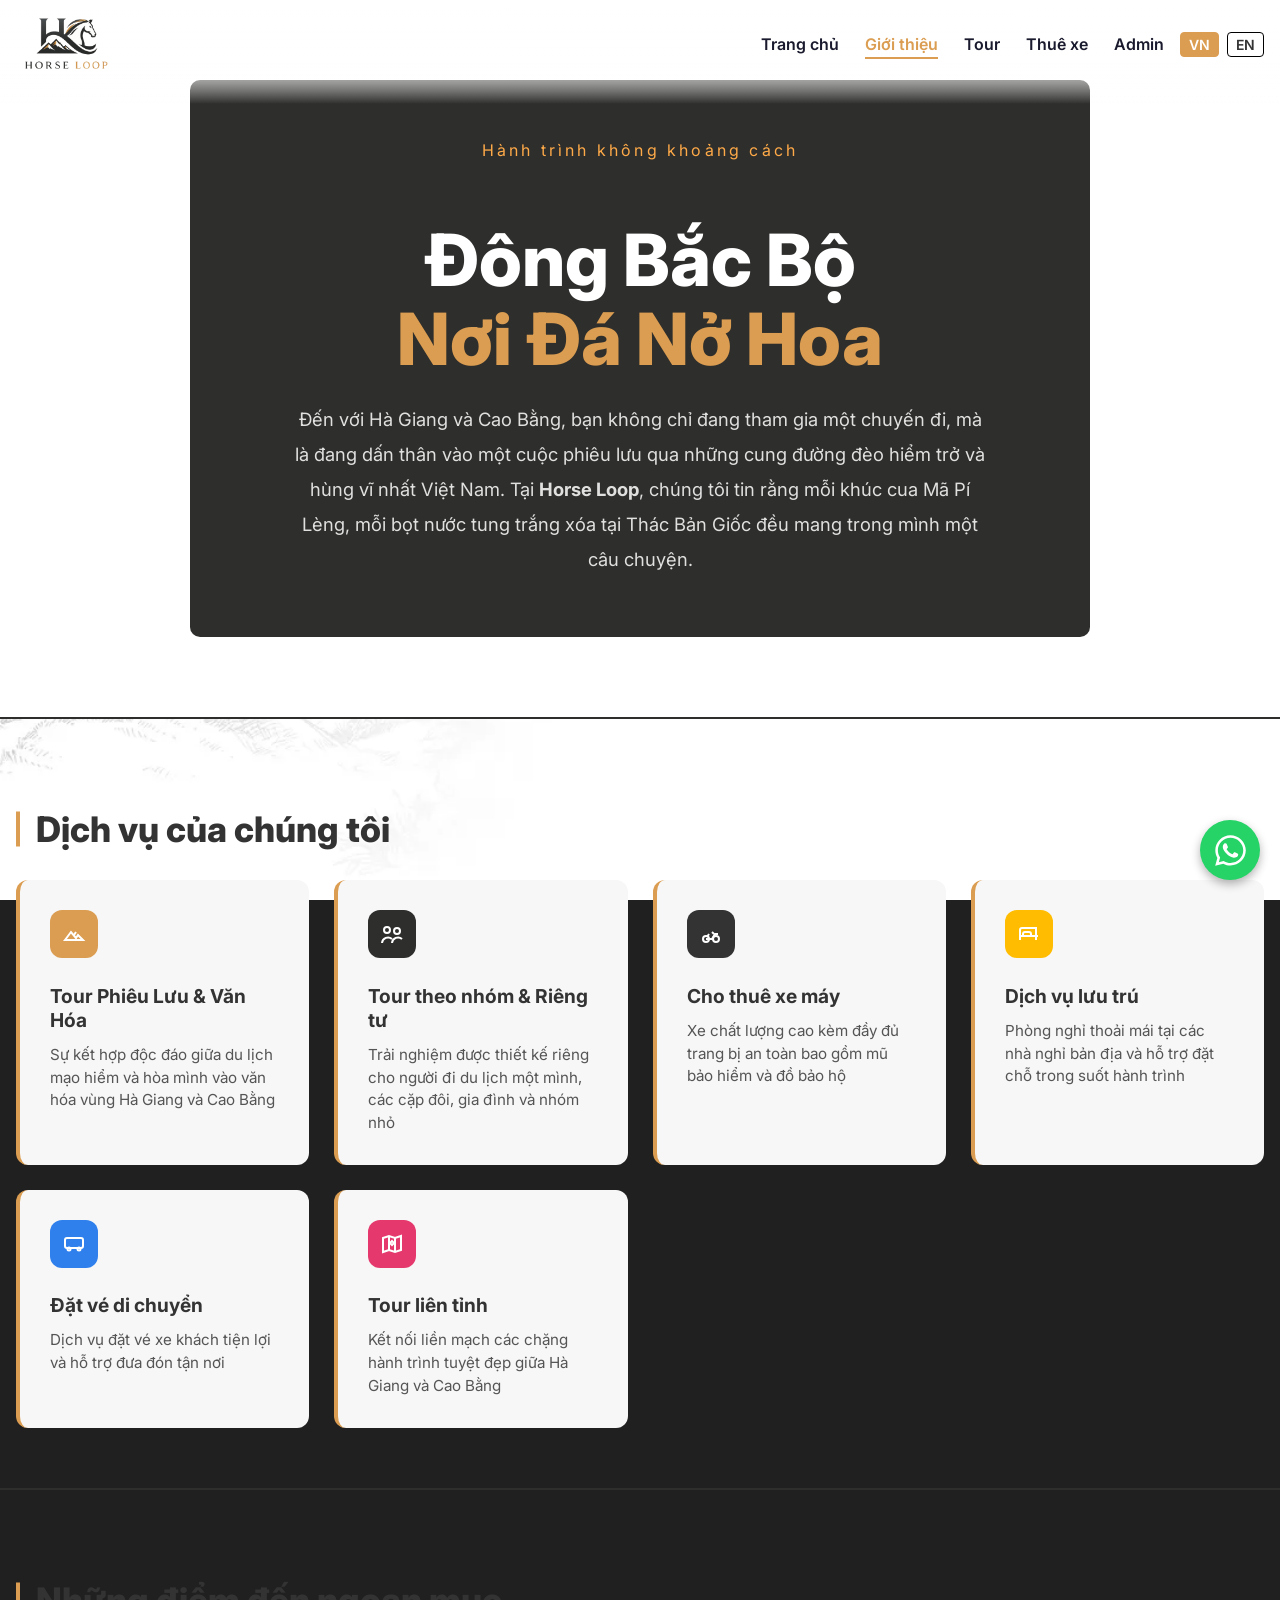
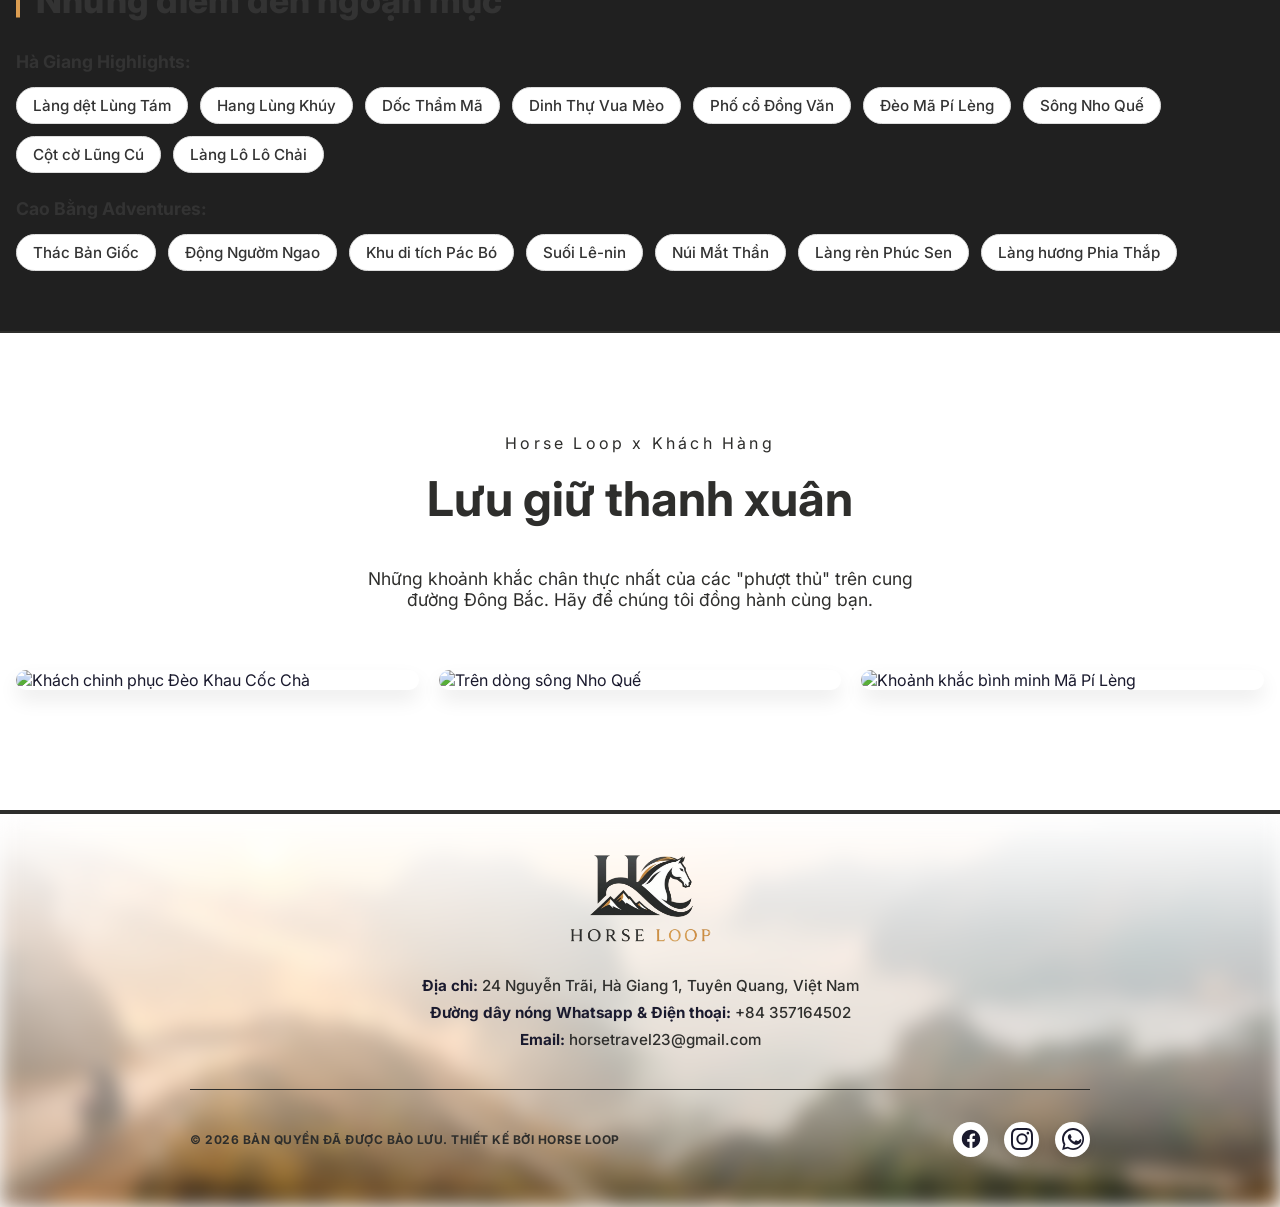
==== commit 462073ae: "update" ====
--- a/about.html
+++ b/about.html
@@ -4,7 +4,7 @@
 <head>
   <meta charset="UTF-8" />
   <meta name="viewport" content="width=device-width, initial-scale=1.0" />
-  <title>Giới thiệu | AnTravel</title>
+  <title>Giới thiệu | Horse Loop</title>
   <link rel="icon" type="image/png" href="images/logoHL.png">
   <link rel="preconnect" href="https://fonts.googleapis.com" />
   <link rel="preconnect" href="https://fonts.gstatic.com" crossorigin />
@@ -51,7 +51,7 @@
           <p class="about-sapo" data-i18n="about_hero_sapo">
             Đến với Hà Giang và Cao Bằng, bạn không chỉ đang tham gia một chuyến đi, mà là đang dấn thân vào một cuộc
             phiêu lưu qua những cung đường đèo hiểm trở và hùng vĩ nhất Việt Nam.
-            Tại <strong>AnTravel</strong>, chúng tôi tin rằng mỗi khúc cua Mã Pí Lèng, mỗi bọt nước tung trắng xóa tại
+            Tại <strong>Horse Loop</strong>, chúng tôi tin rằng mỗi khúc cua Mã Pí Lèng, mỗi bọt nước tung trắng xóa tại
             Thác Bản Giốc đều mang trong mình một câu chuyện.
           </p>
         </div>
@@ -176,7 +176,7 @@
     <section class="about-gallery-section">
       <div class="container">
         <div class="about-gallery-heading animate-up">
-          <span class="about-eyebrow text-secondary" data-i18n="sec_gallery_eyebrow">AnTravel x Khách Hàng</span>
+          <span class="about-eyebrow text-secondary" data-i18n="sec_gallery_eyebrow">Horse Loop x Khách Hàng</span>
           <h2 class="about-h2" data-i18n="sec_gallery_title">Lưu giữ thanh xuân</h2>
           <p class="about-gallery-desc" data-i18n="sec_gallery_desc">Những khoảnh khắc chân thực nhất của các "phượt
             thủ" trên cung đường Đông Bắc. Hãy để chúng tôi đồng hành cùng bạn.</p>
@@ -216,7 +216,7 @@
 
       <div class="lt-footer-bottom">
         <div class="lt-footer-copyright" data-i18n="ft_copyright">
-          © 2026 Bản quyền đã được bảo lưu. Thiết kế bởi AnTravel
+          © 2026 Bản quyền đã được bảo lưu. Thiết kế bởi Horse Loop
         </div>
         <div class="lt-footer-social">
           <a href="https://www.facebook.com/people/Horse-Travel/100064050012773/" target="_blank" class="social-fb"
--- a/css/style.css
+++ b/css/style.css
@@ -769,6 +769,127 @@
   gap: 16px;
 }
 
+/* Tour Content Wrapper */
+.hgl-tour-content-wrapper {
+  display: flex;
+  flex-direction: column;
+  gap: 24px;
+  margin-top: 24px;
+  border-top: 1px solid #d9d9d9;
+}
+
+.hgl-tour-itinerary-section,
+.hgl-tour-included-section {
+  width: 100%;
+}
+
+@media (min-width: 992px) {
+  .hgl-tour-content-wrapper {
+    flex-direction: row;
+    align-items: flex-start;
+  }
+
+  .hgl-tour-itinerary-section {
+    min-width: 0;
+  }
+
+  .hgl-tour-included-section {
+    min-width: 0;
+  }
+}
+
+.hgl-note-spacing {
+  margin-top: 16px;
+}
+
+/* Included Section */
+.hgl-included-grid {
+  display: flex;
+  flex-direction: column;
+  gap: 16px;
+  margin-top: 16px;
+}
+
+@media (min-width: 768px) {
+  .hgl-included-grid {
+    grid-template-columns: 1fr 1fr;
+  }
+}
+
+.hgl-included-box {
+  background: #f9fdfa;
+  border: 1px solid #bbf7d0;
+  border-radius: 12px;
+  padding: 16px;
+}
+
+.hgl-included-box.excluded-box {
+  background: #f9fafb;
+  border-color: #e5e7eb;
+}
+
+.hgl-box-title {
+  margin-top: 0;
+  margin-bottom: 8px;
+  font-size: 1.1rem;
+}
+
+.hgl-included-box:not(.excluded-box) .hgl-box-title {
+  color: #10b981;
+}
+
+.excluded-box .hgl-box-title {
+  color: #1f2937;
+}
+
+.hgl-included-list {
+  list-style: none;
+  padding: 0;
+  margin: 0;
+  display: flex;
+  flex-direction: column;
+}
+
+.hgl-included-list li {
+  display: flex;
+  align-items: flex-start;
+  gap: 12px;
+  color: #374151;
+  font-size: 0.95rem;
+  line-height: 1.5;
+  padding: 16px 0;
+  border-bottom: 1px dashed #e5e7eb;
+}
+
+.hgl-included-list li:last-child {
+  border-bottom: none;
+  padding-bottom: 0;
+}
+
+.hgl-included-list svg {
+  color: #10b981;
+  flex-shrink: 0;
+  margin-top: 2px;
+}
+
+.excluded-list svg {
+  color: #9ca3af;
+}
+
+.lt-note {
+  background: #f4f6fb;
+  border: 1px solid #e5e7eb;
+  padding: 16px;
+  border-radius: 8px;
+}
+
+.lt-note p {
+  margin: 0;
+  color: #1f2937;
+  font-size: 0.95rem;
+  line-height: 1.6;
+}
+
 .yen-itinerary-item {
   background: #fff;
   border-radius: 12px;
@@ -998,7 +1119,7 @@
 
 .detail-pan strong {
   color: var(--primary);
-  font-size: 20px;
+  font-size: 18px;
   text-decoration-line: underline;
 }
 
@@ -1044,6 +1165,10 @@
 }
 
 @media (max-width: 960px) {
+  .detail-pan strong {
+    font-size: 18px;
+  }
+
   .eyetitle {
     font-size: 2em;
   }
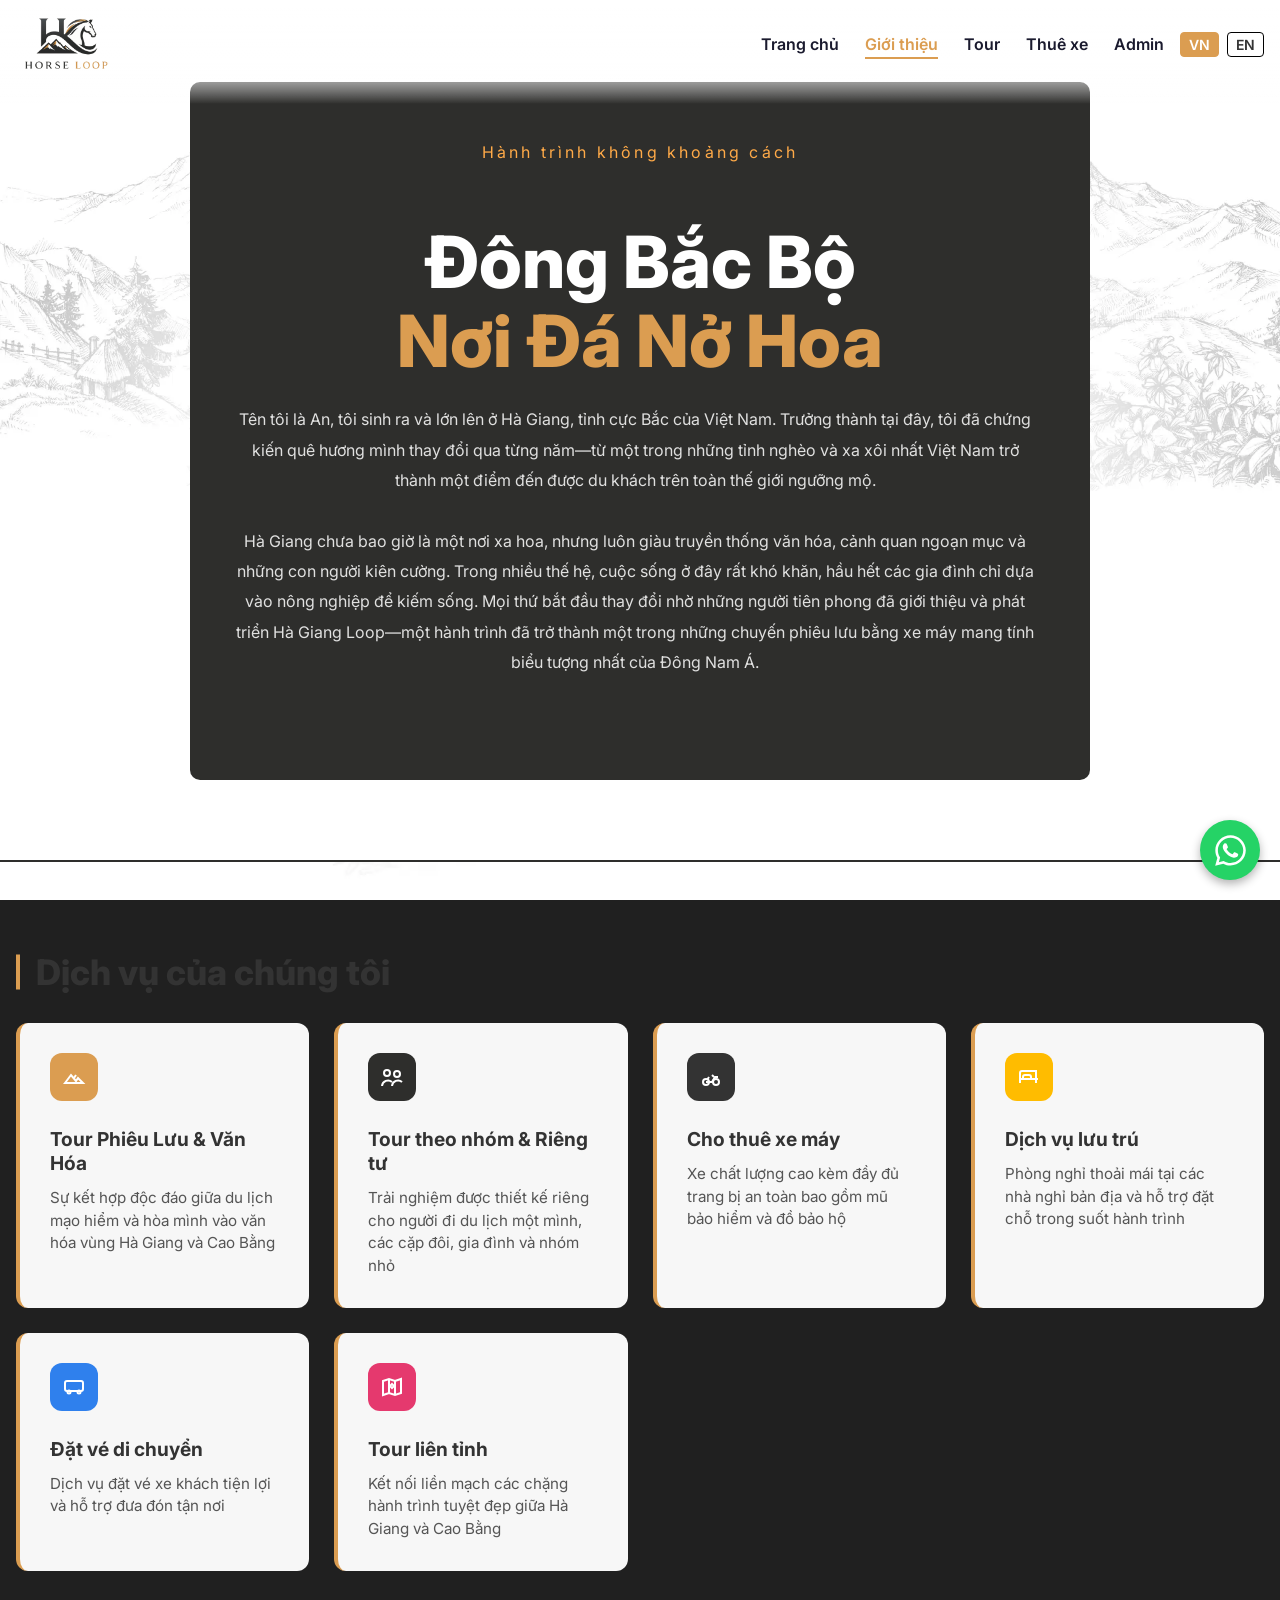
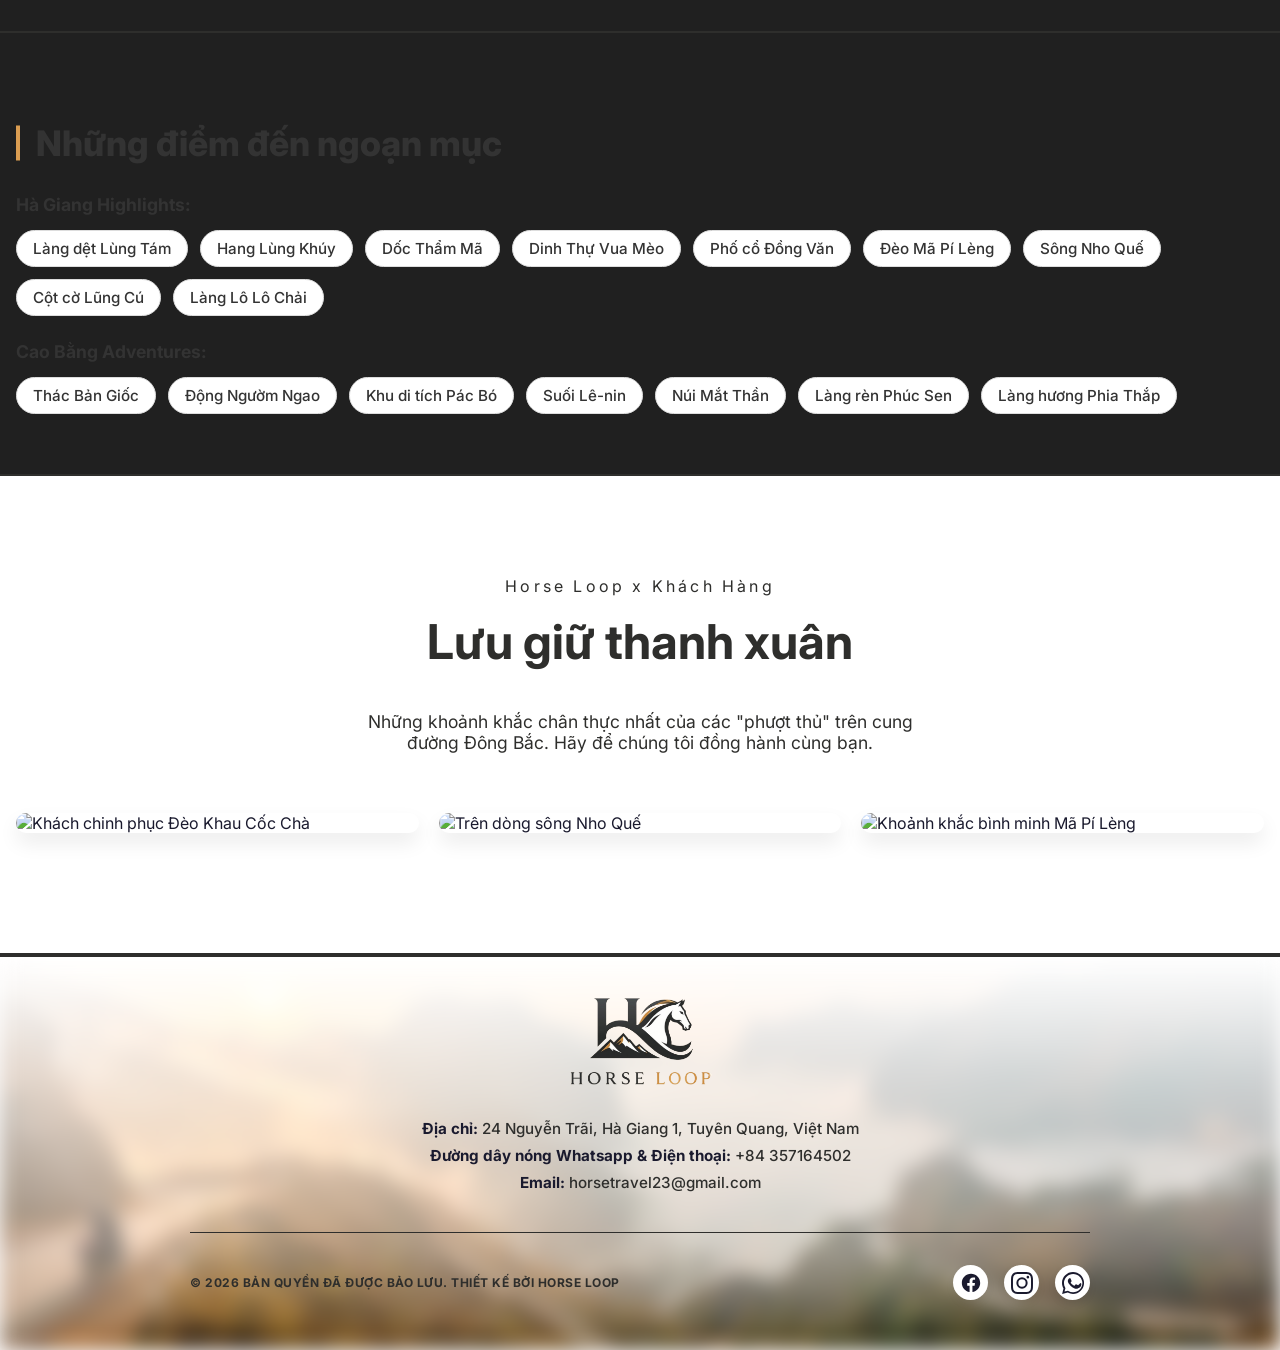
==== commit 42ffe588: "f" ====
--- a/about.html
+++ b/about.html
@@ -46,13 +46,11 @@
       <div class="container animate-up about-hero-container">
         <div class="about-hero-glass">
           <span class="about-eyebrow" data-i18n="about_hero_eyebrow">Hành trình không khoảng cách</span>
-          <h1 class="about-h1" data-i18n="about_hero_h1">Đông Bắc Bộ<br /><span class="text-primary">Nơi Đá Nở Hoa</span>
+          <h1 class="about-h1" data-i18n="about_hero_h1">Đông Bắc Bộ<br /><span class="text-primary">Nơi Đá Nở
+              Hoa</span>
           </h1>
           <p class="about-sapo" data-i18n="about_hero_sapo">
-            Đến với Hà Giang và Cao Bằng, bạn không chỉ đang tham gia một chuyến đi, mà là đang dấn thân vào một cuộc
-            phiêu lưu qua những cung đường đèo hiểm trở và hùng vĩ nhất Việt Nam.
-            Tại <strong>Horse Loop</strong>, chúng tôi tin rằng mỗi khúc cua Mã Pí Lèng, mỗi bọt nước tung trắng xóa tại
-            Thác Bản Giốc đều mang trong mình một câu chuyện.
+            Tên tôi là An, tôi sinh ra và lớn lên ở Hà Giang, tỉnh cực Bắc của Việt Nam. Trưởng thành tại đây, tôi đã chứng kiến quê hương mình thay đổi qua từng năm—từ một trong những tỉnh nghèo và xa xôi nhất Việt Nam trở thành một điểm đến được du khách trên toàn thế giới ngưỡng mộ.<br><br>Hà Giang chưa bao giờ là một nơi xa hoa, nhưng luôn giàu truyền thống văn hóa, cảnh quan ngoạn mục và những con người kiên cường. Trong nhiều thế hệ, cuộc sống ở đây rất khó khăn, hầu hết các gia đình chỉ dựa vào nông nghiệp để kiếm sống. Mọi thứ bắt đầu thay đổi nhờ những người tiên phong đã giới thiệu và phát triển Hà Giang Loop—một hành trình đã trở thành một trong những chuyến phiêu lưu bằng xe máy mang tính biểu tượng nhất của Đông Nam Á.<br><br>Những con đèo quanh co, những khúc cua tay áo ngoạn mục, những đỉnh núi đá vôi sừng sững và vẻ đẹp thiên nhiên hoang sơ đã truyền cảm hứng cho vô số du khách đến thăm Hà Giang. Quan trọng hơn, du lịch đã tạo ra cơ hội cho người dân địa phương, mang lại việc làm, cải thiện sinh kế và mang lại cho nhiều gia đình—bao gồm cả gia đình tôi—một tương lai tươi sáng hơn.<br><br>Đó là lý do tại sao tôi quyết định tạo ra Horse Loop.<br><br>Horse Loop không chỉ là một công ty du lịch. Đó là ước mơ của tôi được chia sẻ vẻ đẹp của quê hương với du khách từ khắp nơi trên thế giới, đồng thời tạo ra những trải nghiệm chân thực, an toàn và khó quên. Cùng lúc đó, tôi hy vọng công việc của chúng tôi có thể hỗ trợ cộng đồng địa phương, bảo tồn văn hóa truyền thống và bảo vệ vẻ đẹp thiên nhiên làm nên sự đặc biệt của Hà Giang.<br><br>Khi bạn đi du lịch cùng Horse Loop, bạn không chỉ đơn thuần là đến thăm những địa danh nổi tiếng.<br><br>Bạn sẽ băng qua những cung đường núi ngoạn mục, đi qua những bản làng dân tộc thanh bình và chứng kiến Hẻm Tu Sản kỳ vĩ, một trong những hẻm núi sâu nhất Đông Nam Á. Bạn sẽ được gặp gỡ những cộng đồng dân tộc thiểu số địa phương, thưởng thức ẩm thực truyền thống, khám phá những phong tục, tập quán độc đáo và trải nghiệm lòng hiếu khách chân thành vốn có của người dân Hà Giang.<br><br>Tôi tin rằng những chuyến đi đáng nhớ nhất không chỉ là về phong cảnh đẹp—chúng là về những người bạn gặp, những câu chuyện bạn nghe và những khoảnh khắc đọng lại trong bạn rất lâu sau khi trở về nhà.<br><br>Mặc dù các tour xe máy vẫn là thế mạnh của chúng tôi, Horse Loop cũng đang phát triển các tour ô tô cho các gia đình, du khách lớn tuổi và bất kỳ ai thích một cách thoải mái hơn để trải nghiệm Hà Giang mà không bỏ lỡ vẻ đẹp đáng kinh ngạc của nó. Tôi tin rằng mọi người đều nên có cơ hội khám phá vùng đất tuyệt vời này theo cách phù hợp nhất với họ.<br><br>Là một người sinh ra và lớn lên ở Hà Giang, tôi cảm thấy vô cùng tự hào về quê hương mình. Mỗi chuyến đi chúng tôi tổ chức không chỉ là một chuyến tham quan—đó là cách chúng tôi thúc đẩy du lịch bền vững, hỗ trợ các gia đình địa phương và giúp bảo tồn văn hóa, truyền thống đã tạo nên nơi phi thường này.<br><br>Cảm ơn bạn đã dành thời gian đọc câu chuyện của tôi.<br><br>Tôi chân thành hy vọng một ngày nào đó sẽ được chào đón bạn đến với Hà Giang. Cùng với Horse Loop, hãy tạo ra những kỷ niệm sẽ tồn tại suốt đời và tiếp tục bảo vệ vẻ đẹp cũng như tinh thần của vùng đất tuyệt vời này cho các thế hệ tương lai.<br><br>Chào mừng đến với Hà Giang. Chào mừng đến với Horse Loop.
           </p>
         </div>
       </div>
--- a/css/style.css
+++ b/css/style.css
@@ -37,7 +37,7 @@
 }
 
 .container {
-  width: min(1340px, calc(100% - 32px));
+  width: min(1500px, calc(100% - 32px));
   margin: auto
 }
 
@@ -229,7 +229,7 @@
 
 .hero p {
   font-size: 1.05rem;
-  max-width: 52ch;
+  max-width: 100%;
   color: #000;
 }
 
@@ -1493,11 +1493,6 @@
   overflow: hidden;
 }
 
-.masonry-gallery:hover .gallery-item:not(:hover) {
-  opacity: 0.4;
-  filter: grayscale(80%) blur(3px);
-}
-
 .gallery-item {
   transition: all 0.6s cubic-bezier(0.16, 1, 0.3, 1) !important;
 }
@@ -1513,6 +1508,10 @@
   align-items: center;
   justify-content: center;
   position: relative;
+  background: url(../images/bg-focus.png) no-repeat;
+  background-size: contain;
+  border-top: 2px solid #2E2E2C;
+  background-attachment: fixed;
 }
 
 .about-hero-video-bg {
@@ -1553,11 +1552,28 @@
 }
 
 .about-sapo {
-  font-size: 1.15rem;
+  font-size: 1rem;
   line-height: 1.9;
   color: rgba(255, 255, 255, 0.85);
-  max-width: 700px;
-  margin: 0 auto;
+  overflow-y: auto;
+  max-height: 300px;
+  position: relative;
+  padding-right: 10px;
+}
+
+.about-sapo {
+  @-moz-document url-prefix() {
+    scrollbar-width: thin;
+  }
+
+  &::-webkit-scrollbar {
+    width: 2px;
+  }
+
+  &::-webkit-scrollbar-thumb {
+    border-radius: 99px;
+    background: var(--nn, #e5e5e5);
+  }
 }
 
 .about-gallery-section {
@@ -3903,7 +3919,7 @@
 }
 
 .hero-copy--elementor {
-  max-width: 800px;
+  max-width: 60%;
 }
 
 .hero-title--elementor {
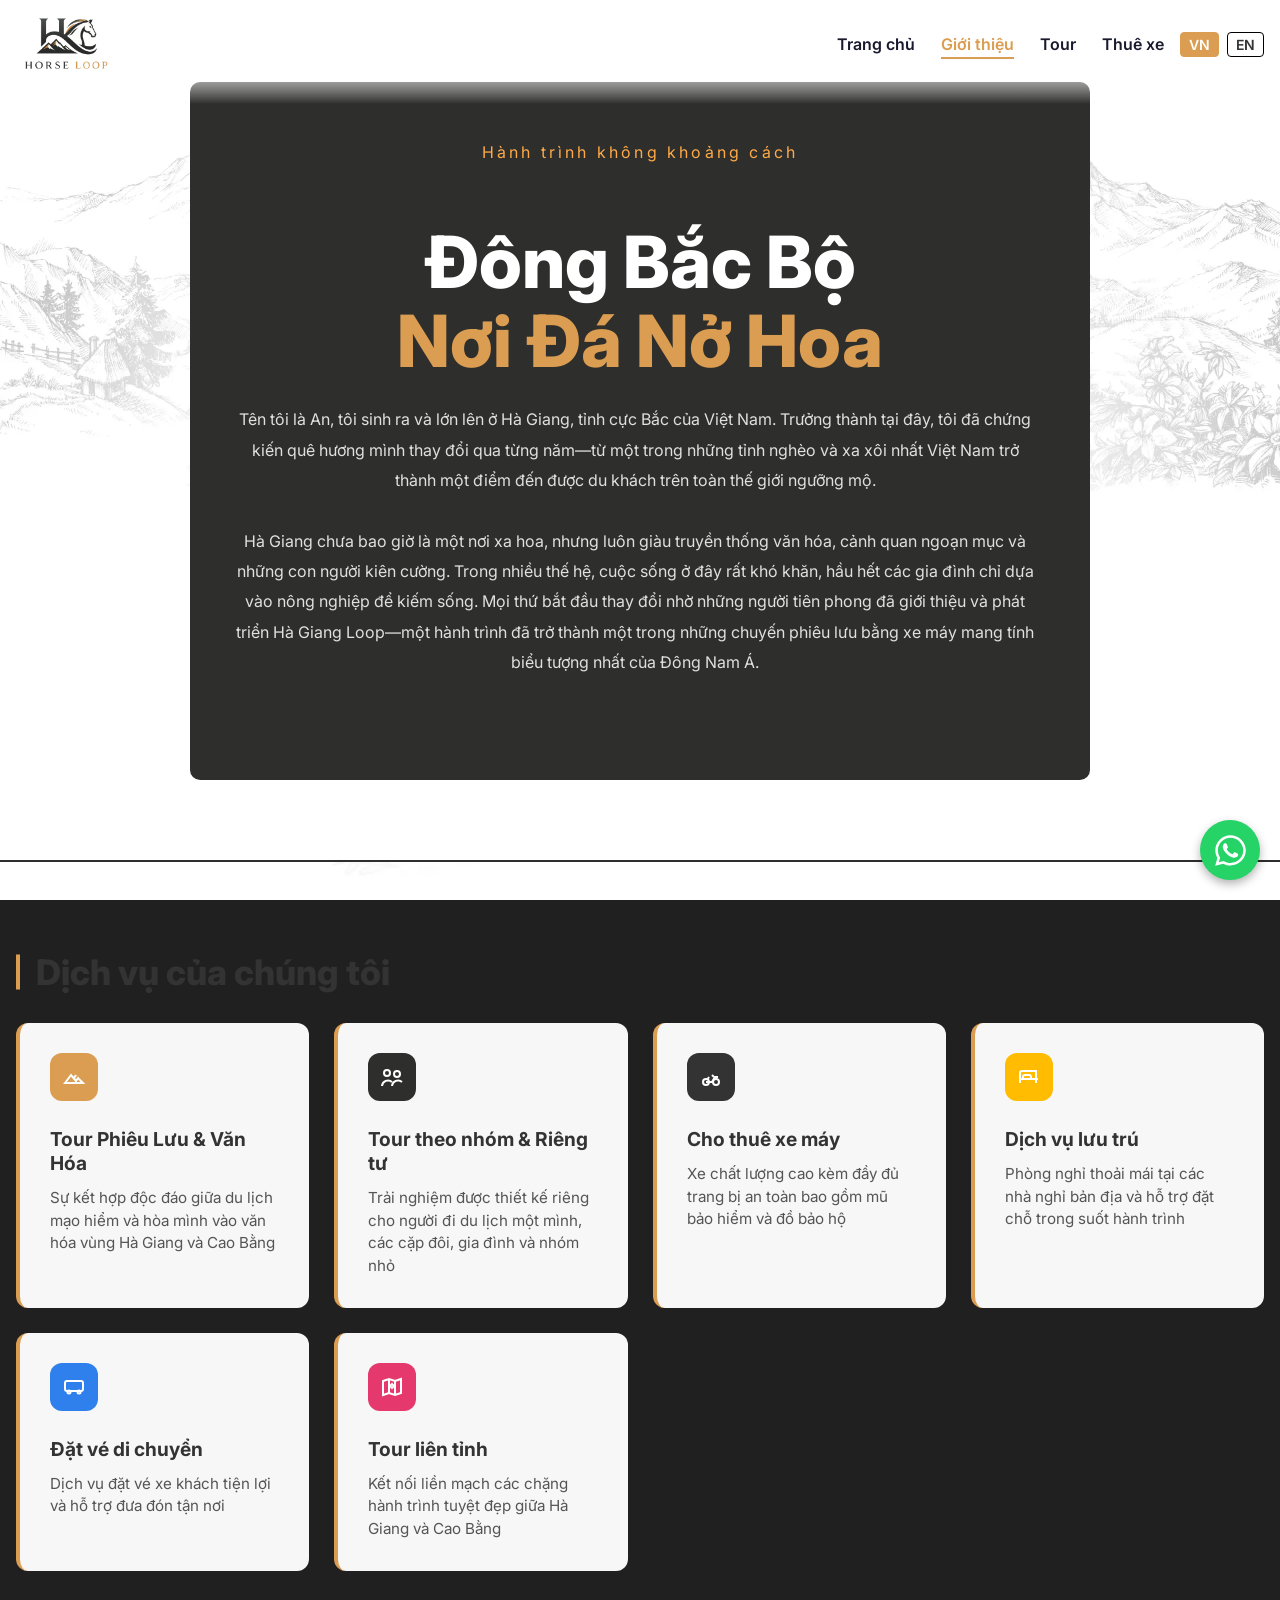
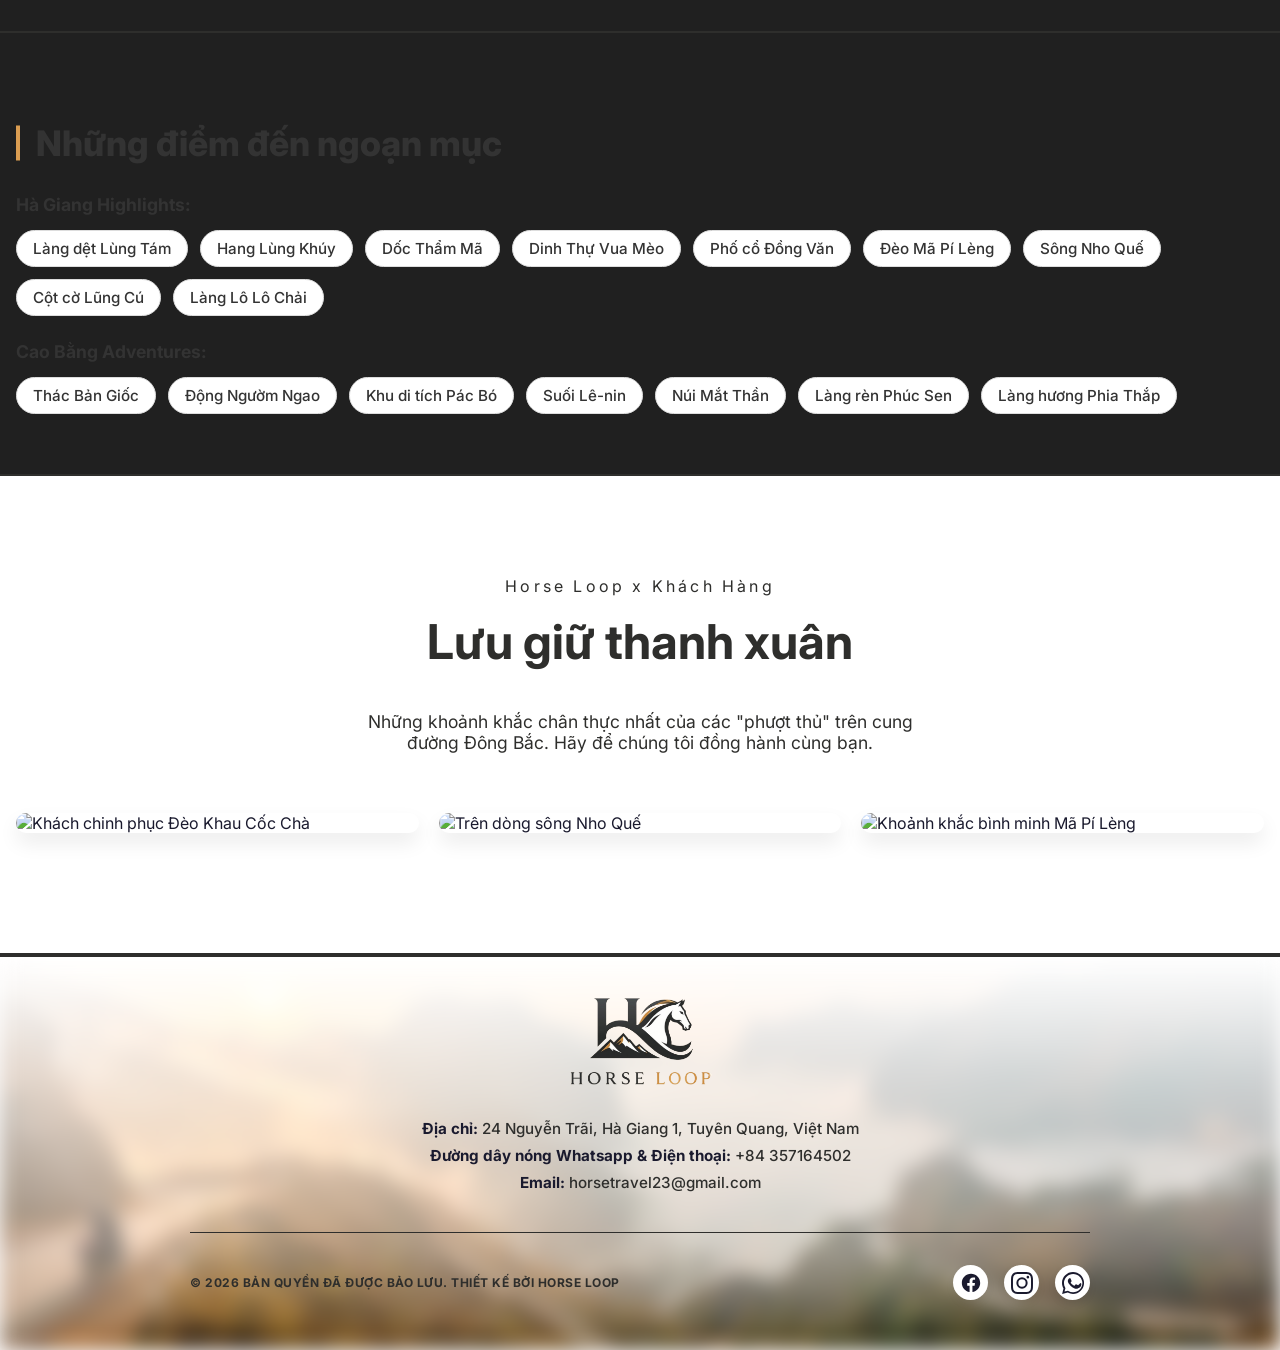
==== commit 5de554e5: "update" ====
--- a/about.html
+++ b/about.html
@@ -34,7 +34,6 @@
         <a href="about.html" class="active" data-i18n="nav_about">Giới thiệu</a>
         <a href="tours.html" data-i18n="nav_tours">Tour</a>
         <a href="rental.html" data-i18n="nav_rental">Thuê xe</a>
-        <a href="admin.html">Admin</a>
       </nav>
     </div>
   </header>
--- a/css/style.css
+++ b/css/style.css
@@ -973,6 +973,10 @@
   line-height: 1.6;
 }
 
+.yen-itinerary-content-inner b {
+  font-weight: 700;
+}
+
 .yen-itinerary-content-inner p {
   margin: 0;
 }
@@ -1284,6 +1288,32 @@
 
   .hero {
     min-height: auto
+  }
+
+  .hero-copy .text-sapo {
+    overflow-y: auto;
+    max-height: 200px;
+    position: relative;
+    padding-right: 10px;
+  }
+
+  .hero-copy .text-sapo {
+    @-moz-document url-prefix() {
+      scrollbar-width: thin;
+    }
+
+    &::-webkit-scrollbar {
+      width: 2px;
+    }
+
+    &::-webkit-scrollbar-thumb {
+      border-radius: 99px;
+      background: var(--nn, #e5e5e5);
+    }
+  }
+
+  .hero-copy--elementor {
+    max-width: 100% !important;
   }
 
   .hero-content {
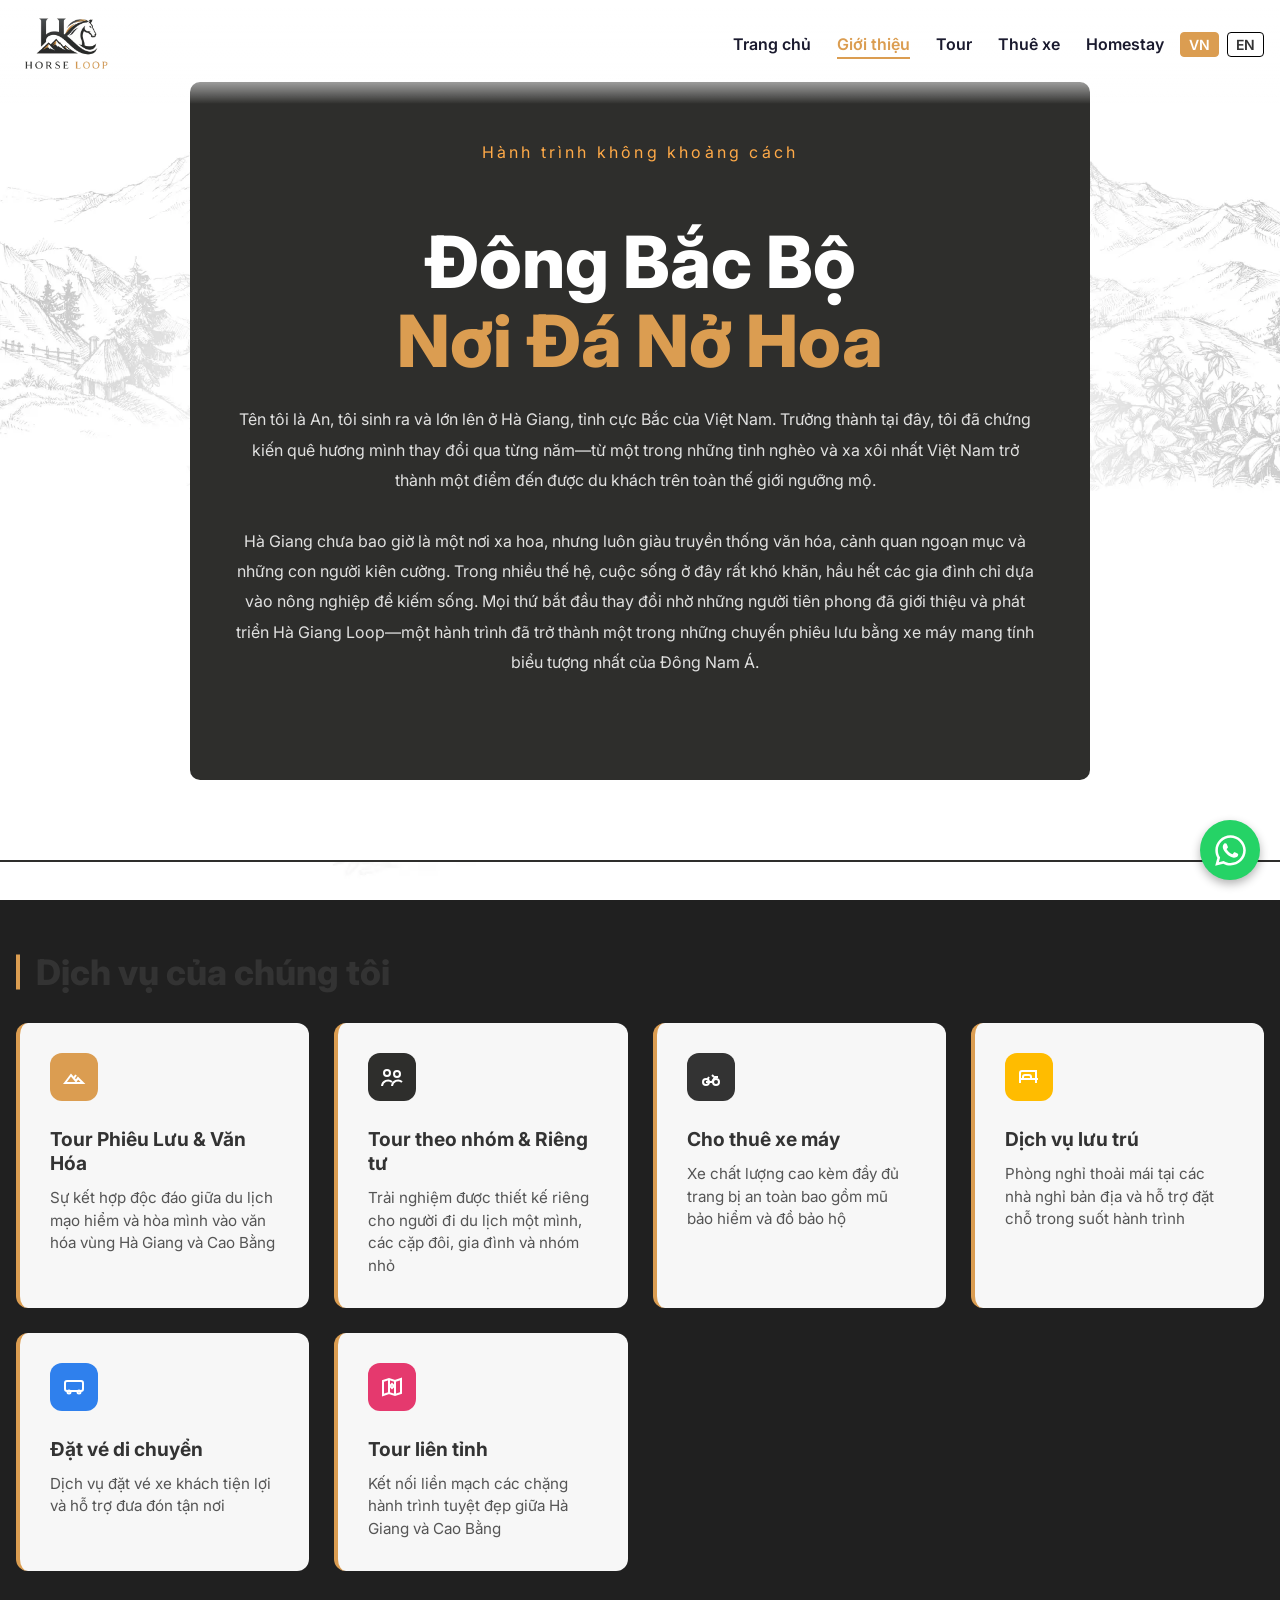
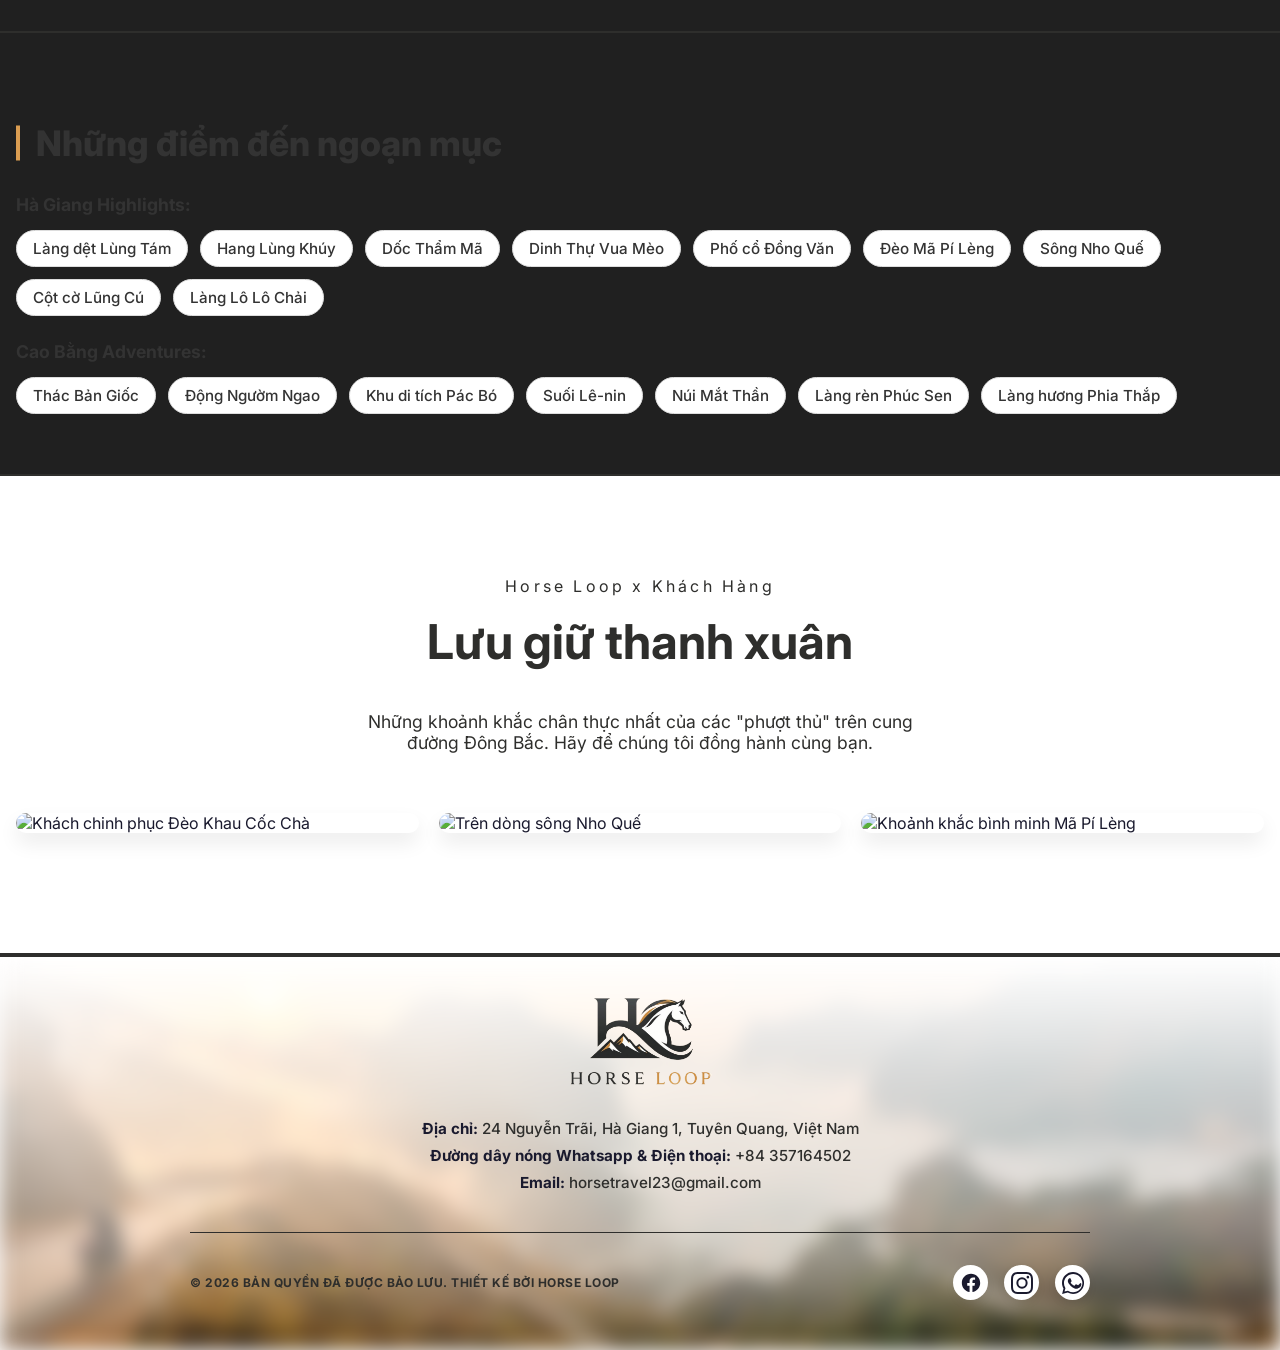
==== commit c196faeb: "update" ====
--- a/about.html
+++ b/about.html
@@ -34,6 +34,7 @@
         <a href="about.html" class="active" data-i18n="nav_about">Giới thiệu</a>
         <a href="tours.html" data-i18n="nav_tours">Tour</a>
         <a href="rental.html" data-i18n="nav_rental">Thuê xe</a>
+        <a href="homestay.html" data-i18n="nav_homestay">Homestay</a>
       </nav>
     </div>
   </header>
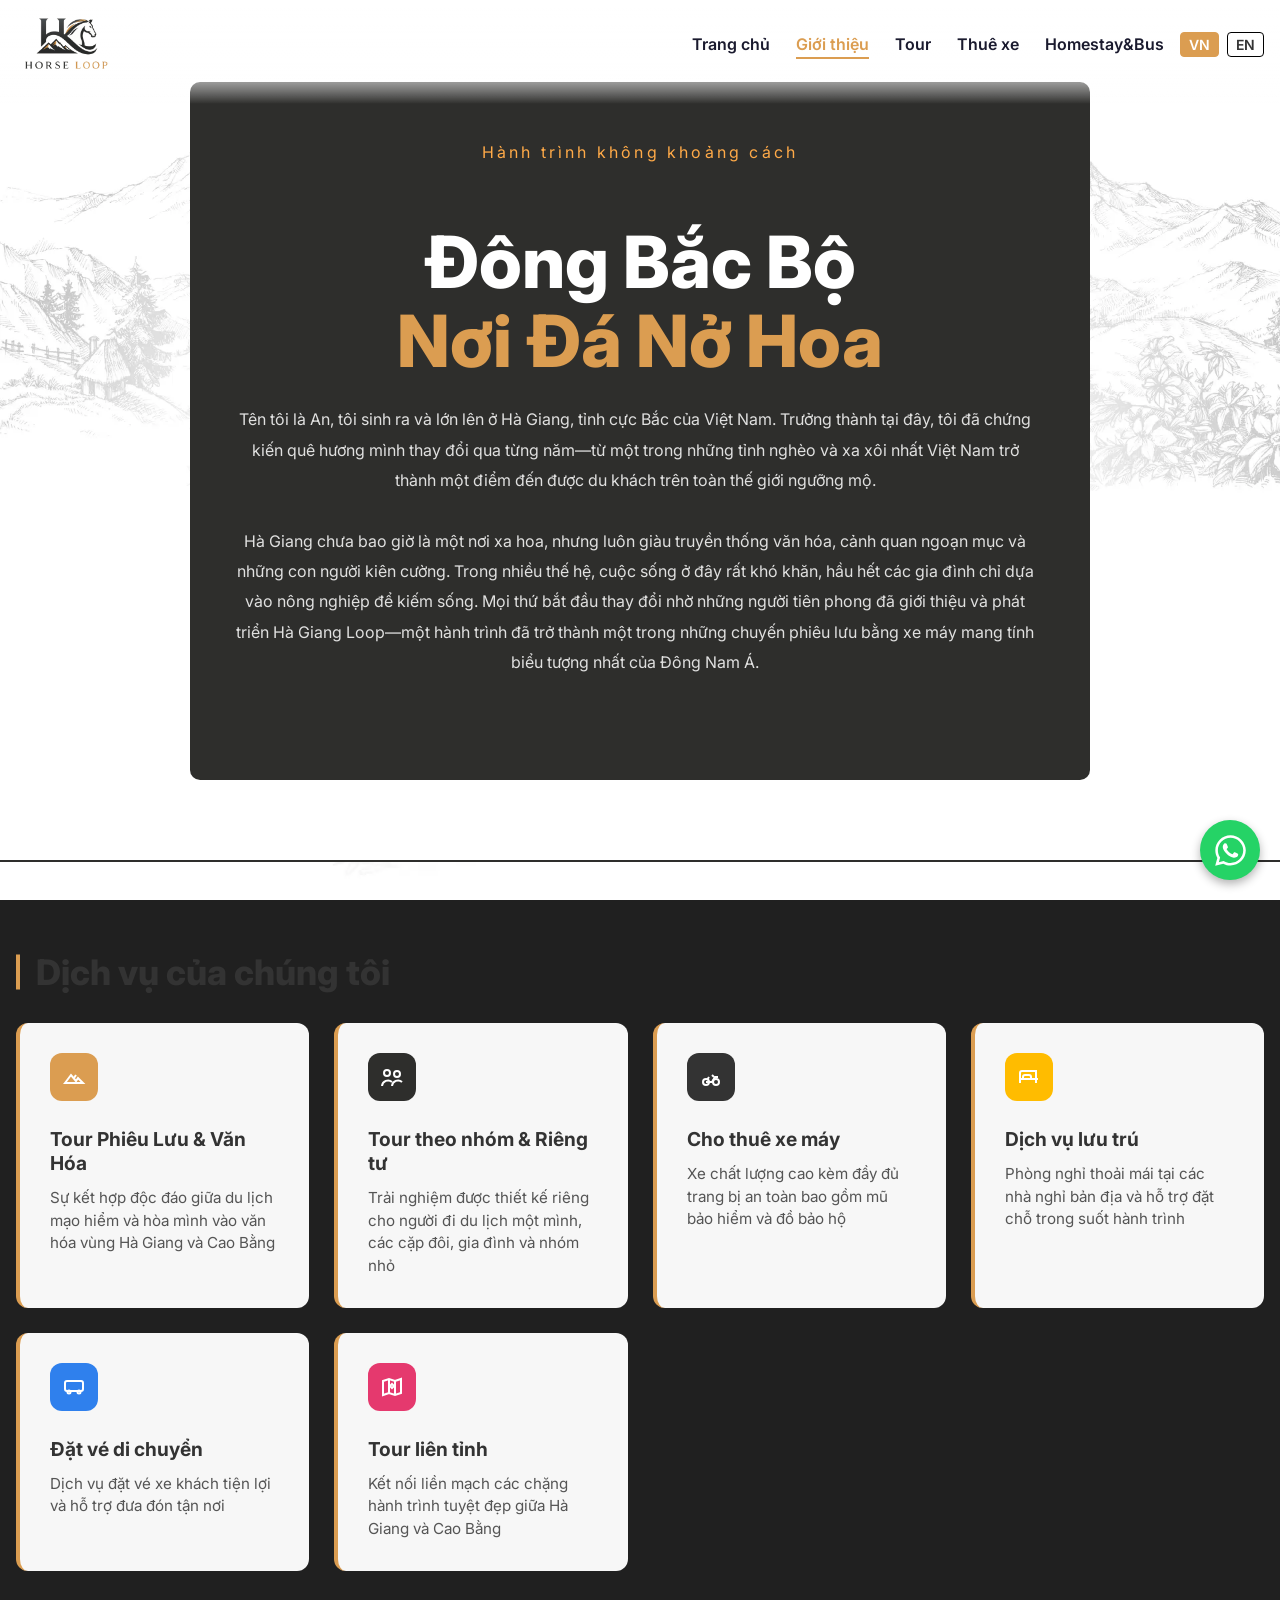
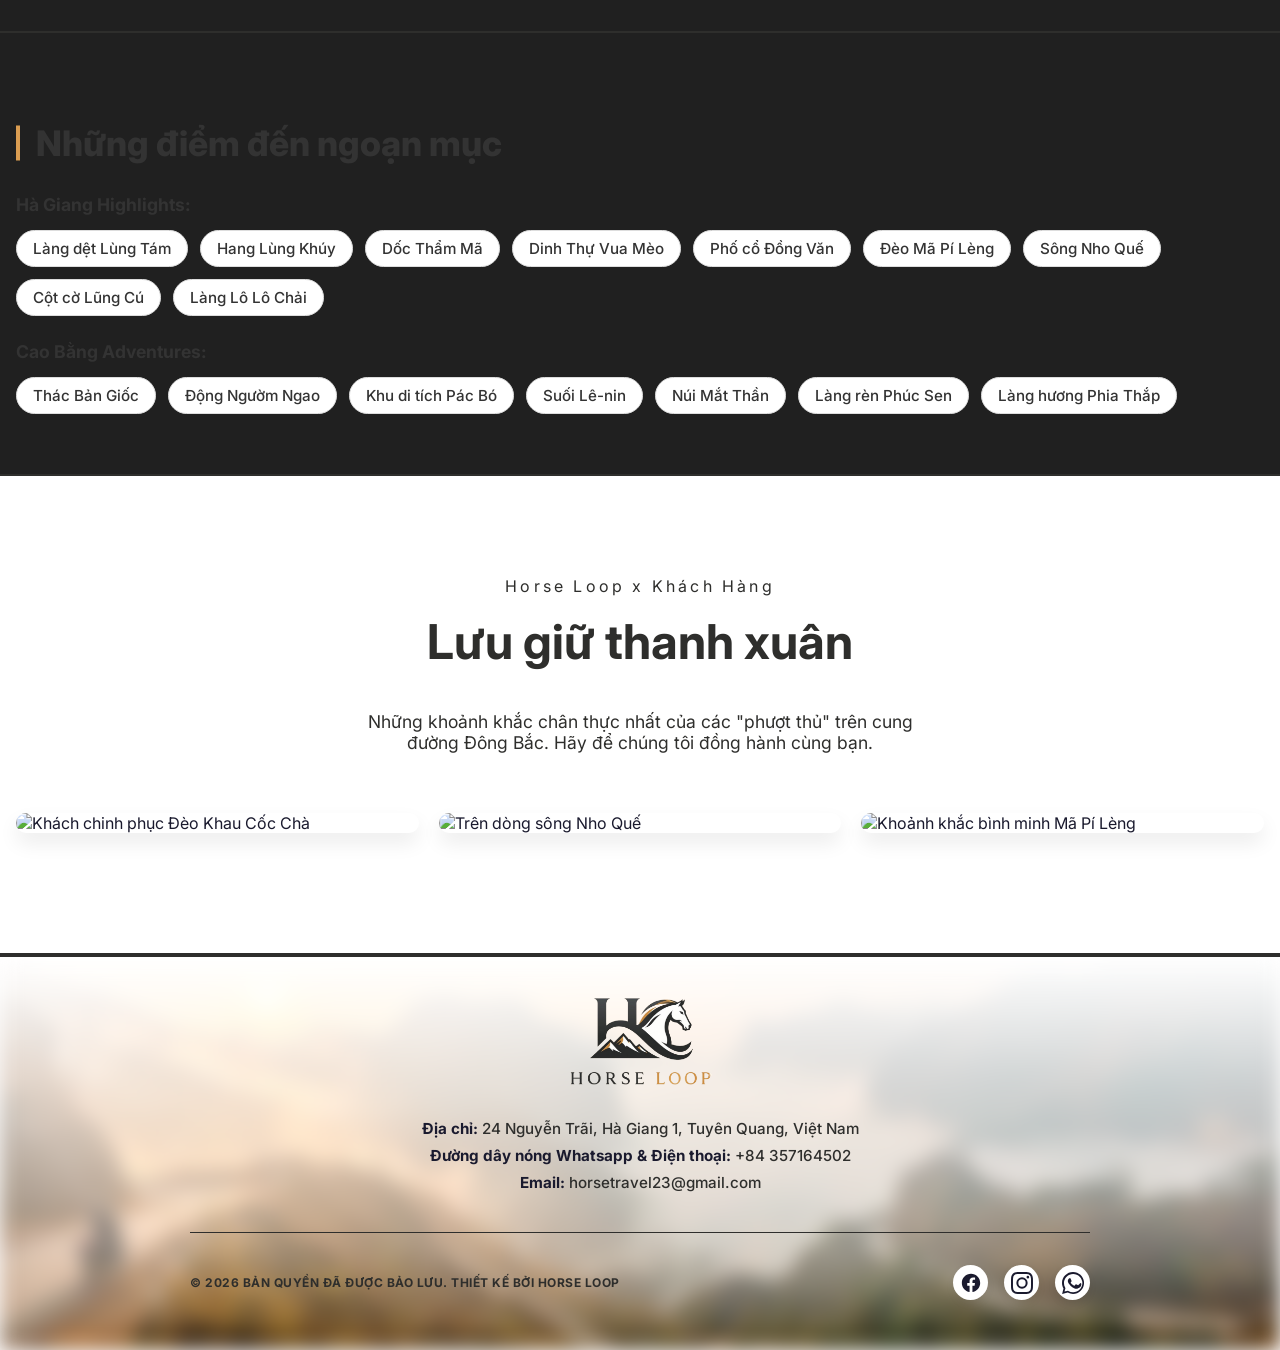
==== commit 39c6e0ac: "update" ====
--- a/about.html
+++ b/about.html
@@ -34,7 +34,7 @@
         <a href="about.html" class="active" data-i18n="nav_about">Giới thiệu</a>
         <a href="tours.html" data-i18n="nav_tours">Tour</a>
         <a href="rental.html" data-i18n="nav_rental">Thuê xe</a>
-        <a href="homestay.html" data-i18n="nav_homestay">Homestay</a>
+        <a href="homestay.html" data-i18n="nav_homestay">Homestay&Bus</a>
       </nav>
     </div>
   </header>
